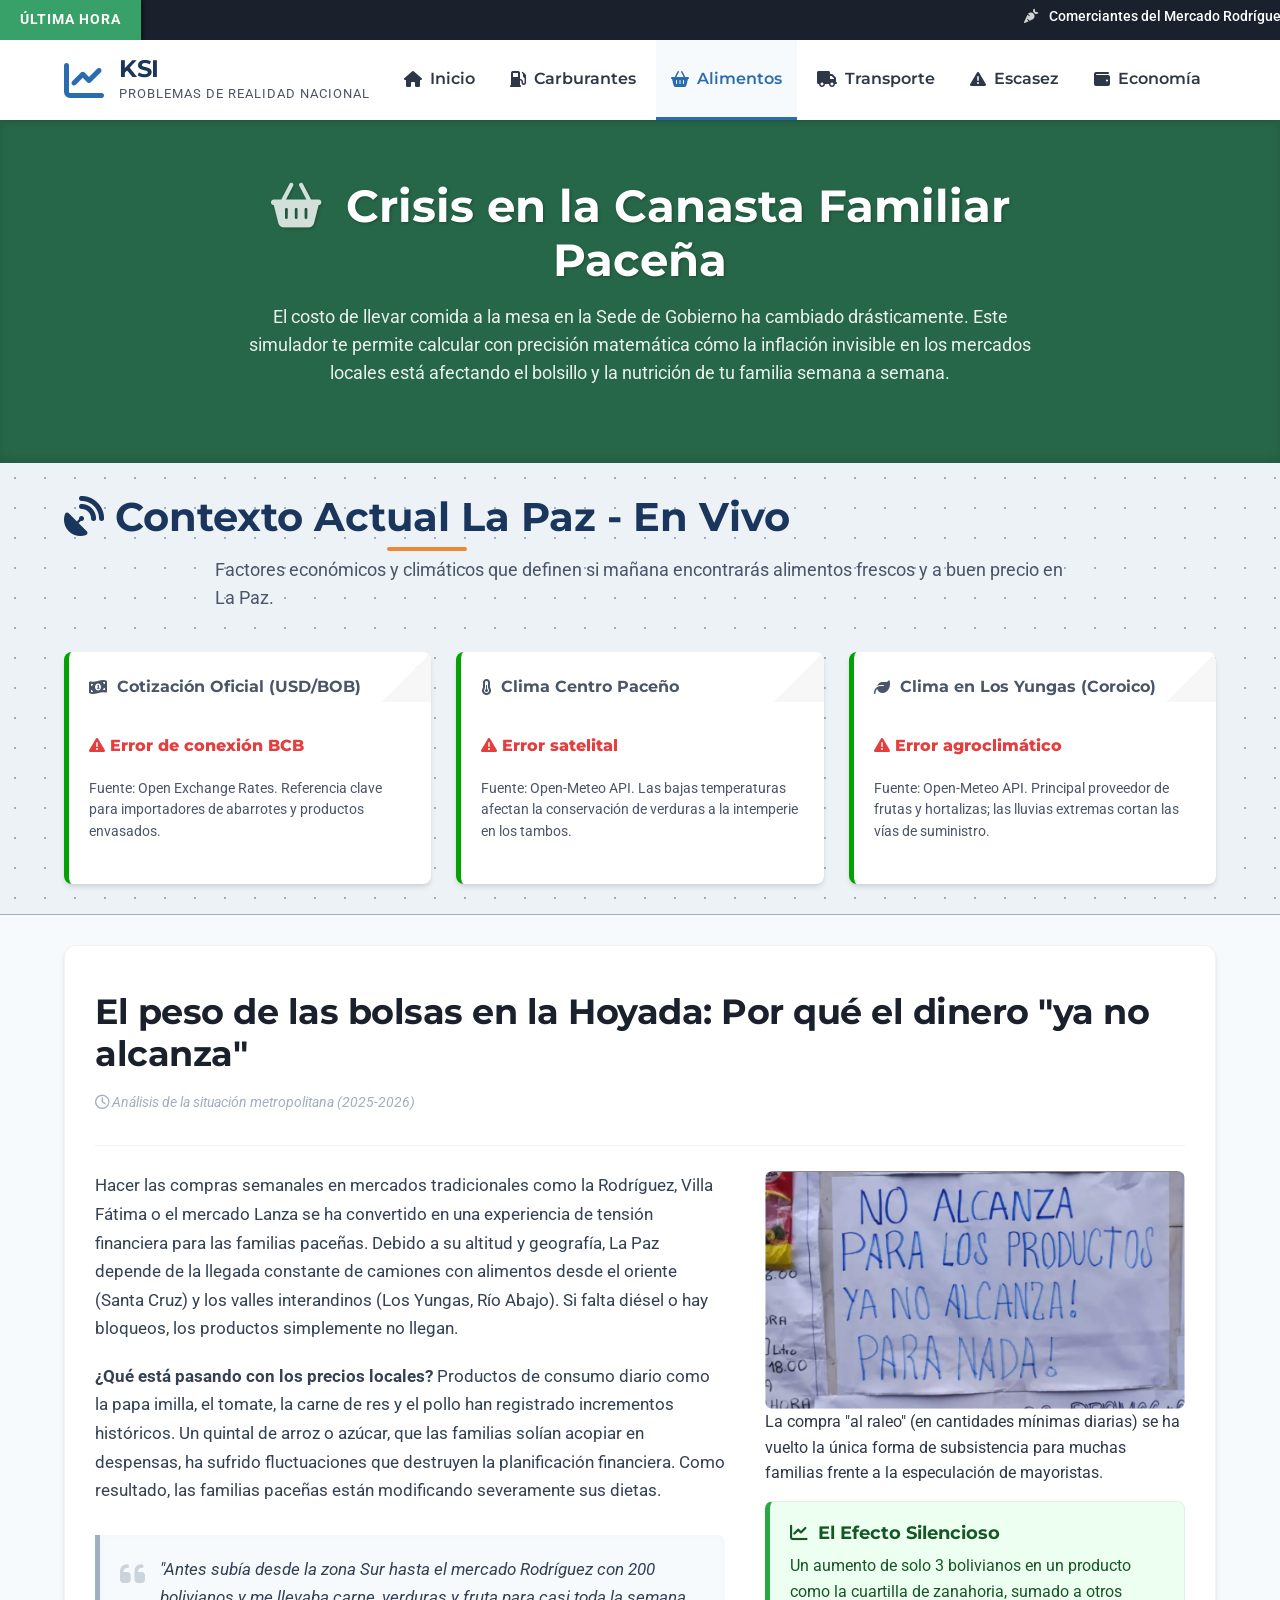
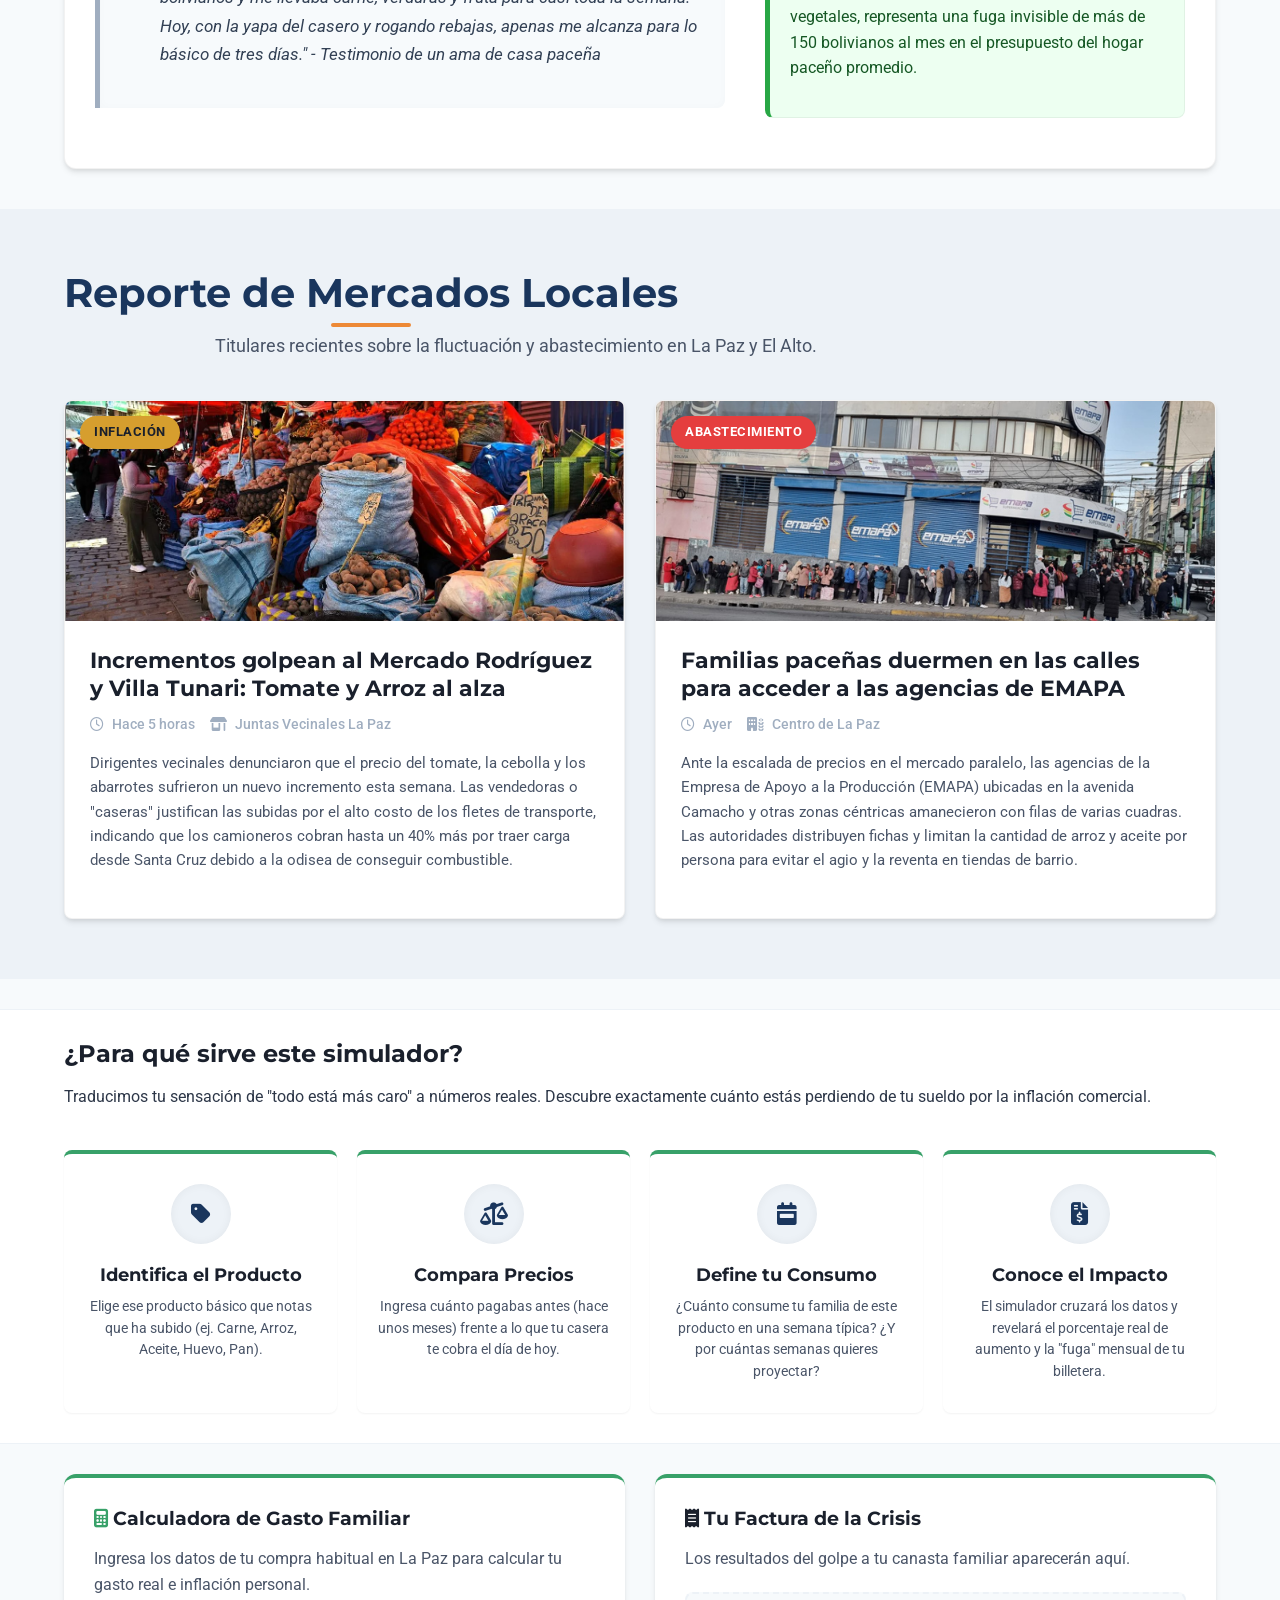
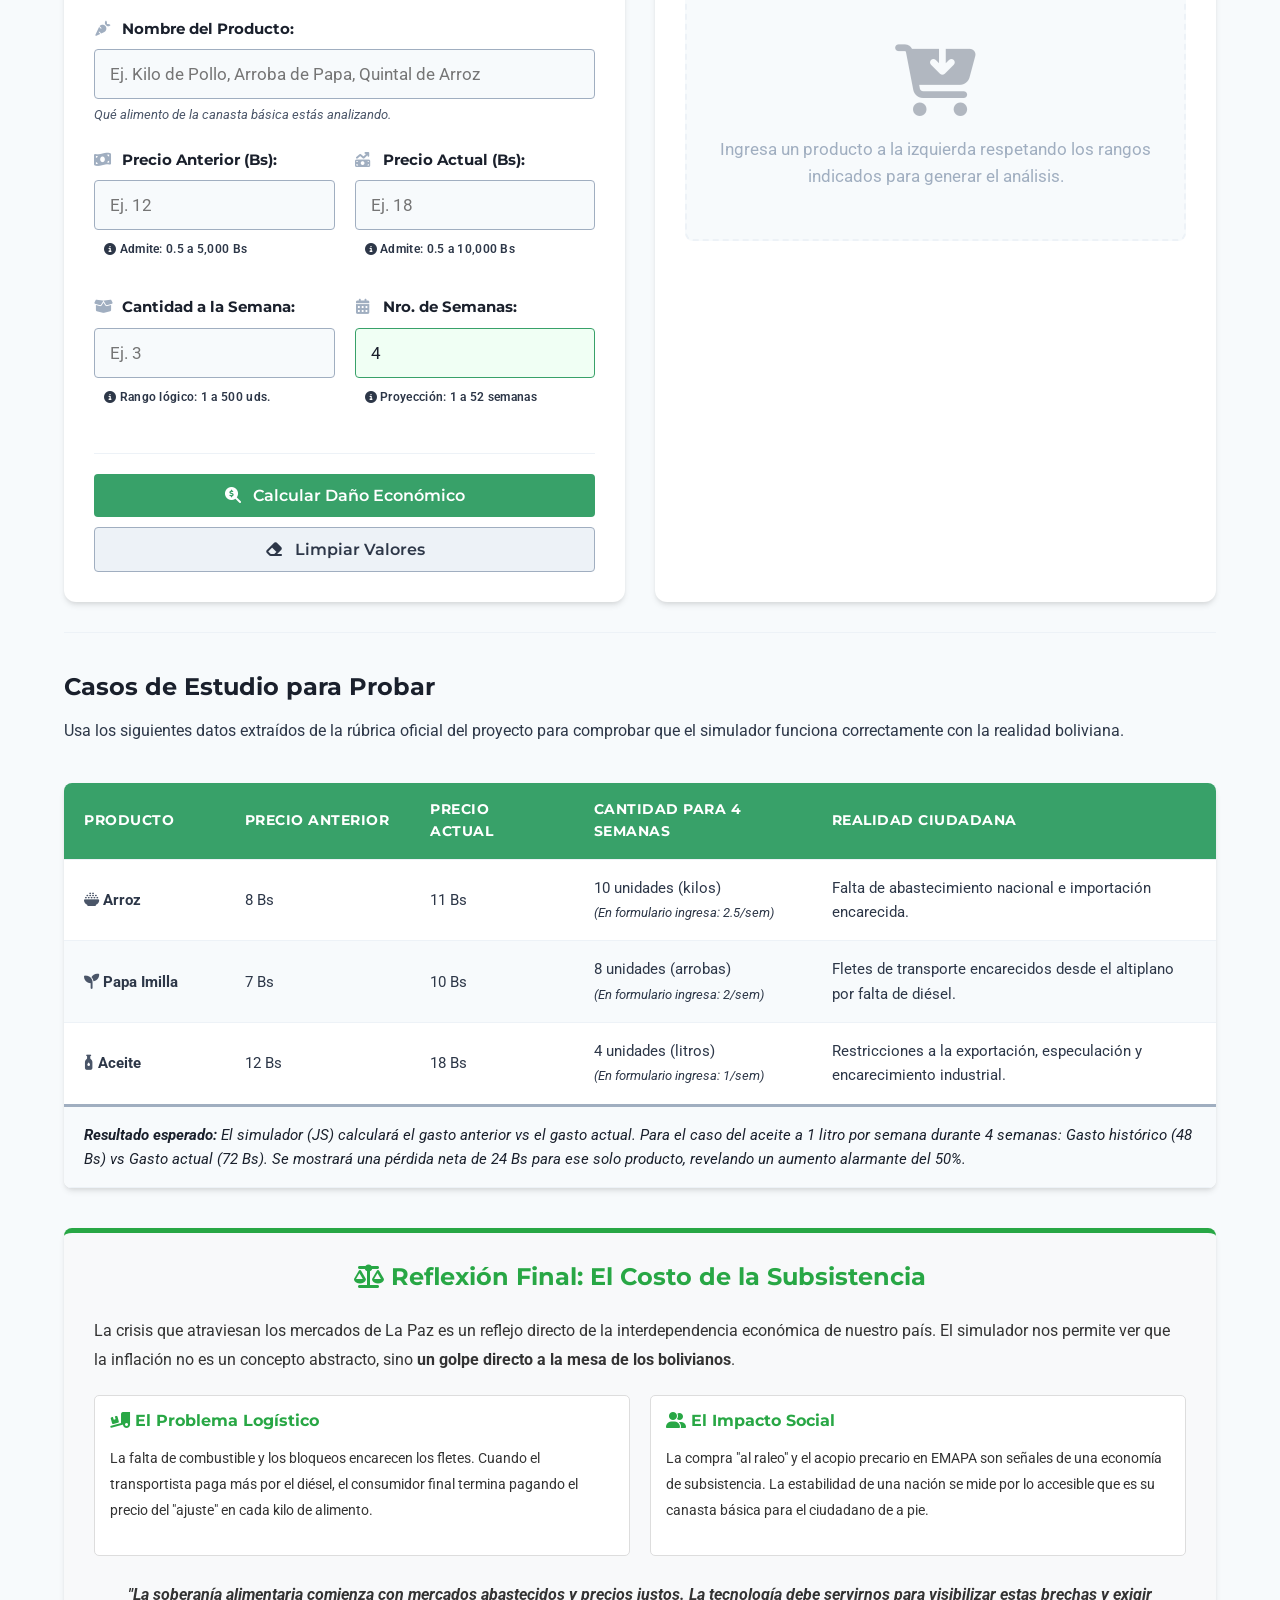
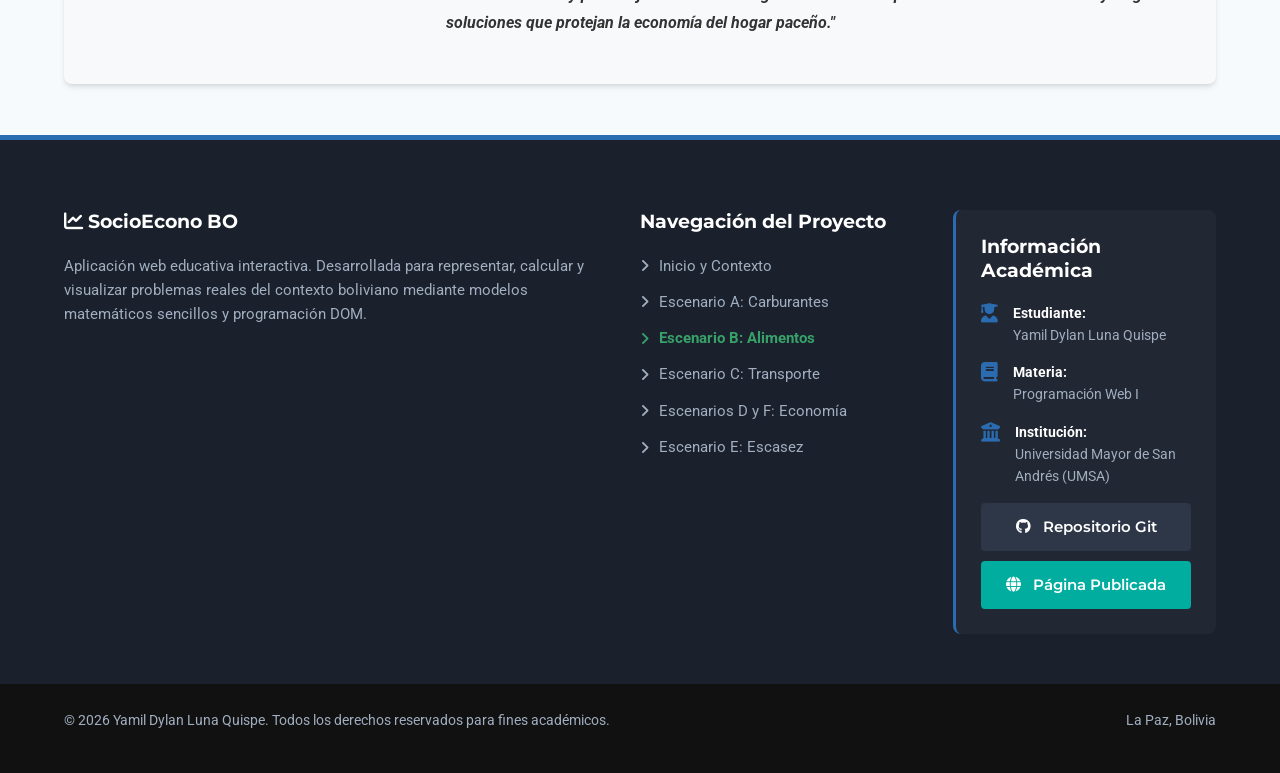
==== alimentos.html @ ad75c2e4 "CODIGO KSI" ====
<!DOCTYPE html>
<html lang="es">
<head>
    <meta charset="UTF-8">
    <meta name="viewport" content="width=device-width, initial-scale=1.0">
    <title>KatariSocioInforma BO | Monitor y Simulador de Crisis Bolivia</title>
    
    <link rel="preconnect" href="https://fonts.googleapis.com">
    <link rel="preconnect" href="https://fonts.gstatic.com" crossorigin>
    <link href="https://fonts.googleapis.com/css2?family=Montserrat:wght@400;600;700;800&family=Roboto:wght@300;400;500;700&display=swap" rel="stylesheet">
    
    <link rel="stylesheet" href="https://cdnjs.cloudflare.com/ajax/libs/font-awesome/6.4.0/css/all.min.css">
    <link rel="stylesheet" href="css/estilos.css">

</head>
<body class="bg-fondo-claro">

    <!-- BARRA DE NOTICIAS DE ÚLTIMA HORA (Enfocada en La Paz) -->
    <div class="ticker-noticias">
        <div class="ticker-titulo" style="background-color: var(--color-alimentos);">ÚLTIMA HORA</div>
        <div class="ticker-contenido">
            <marquee behavior="scroll" direction="left" scrollamount="6">
                <span class="ticker-item"><i class="fa-solid fa-carrot"></i> Comerciantes del Mercado Rodríguez advierten escasez de verduras por nevada en La Cumbre y falta de diésel.</span>
                <span class="ticker-item"><i class="fa-solid fa-arrow-trend-up"></i> Largas filas desde la madrugada en agencias de EMAPA de la Av. Camacho y la zona de San Pedro.</span>
                <span class="ticker-item"><i class="fa-solid fa-scale-balanced"></i> Intendencia Municipal de La Paz realiza operativos de control de peso y precio en carnicerías de Villa Fátima.</span>
                <span class="ticker-item"><i class="fa-solid fa-truck"></i> Camiones con frutas y hortalizas provenientes de los Yungas sufren retrasos por derrumbes en la carretera.</span>
            </marquee>
        </div>
    </div>

    <!-- CABECERA Y NAVEGACIÓN -->
    <header class="header-principal">
        <div class="contenedor header-grid">
            <div class="logo-container">
                <i class="fa-solid fa-chart-line logo-icon"></i>
                <div class="logo-text">
                    <h1>KSI</h1>
                    <span>Problemas de Realidad Nacional</span>
                </div>
            </div>
            
            <nav class="nav-principal">
                <button class="menu-toggle" id="menuToggle" aria-label="Abrir menú">
                    <i class="fa-solid fa-bars"></i>
                </button>
                <ul class="nav-lista" id="navLista">
                    <li><a href="index.html"><i class="fa-solid fa-house"></i> Inicio</a></li>
                    <li><a href="carburantes.html"><i class="fa-solid fa-gas-pump"></i> Carburantes</a></li>
                    <li><a href="alimentos.html" class="activo"><i class="fa-solid fa-basket-shopping"></i> Alimentos</a></li>
                    <li><a href="transporte.html"><i class="fa-solid fa-truck"></i> Transporte</a></li>
                    <li><a href="escasez.html"><i class="fa-solid fa-triangle-exclamation"></i> Escasez</a></li>
                    <li><a href="poder_adquisitivo.html"><i class="fa-solid fa-wallet"></i> Economía</a></li>
                </ul>
            </nav>
        </div>
    </header>

    <main>
        <!-- HERO INTERNO -->
        <section class="hero-interno bg-verde-oscuro text-blanco">
            <div class="contenedor hero-interno-flex">
                <div class="hero-interno-texto">
                    <h2><i class="fa-solid fa-basket-shopping"></i> Crisis en la Canasta Familiar Paceña</h2>
                    <p>El costo de llevar comida a la mesa en la Sede de Gobierno ha cambiado drásticamente. Este simulador te permite calcular con precisión matemática cómo la inflación invisible en los mercados locales está afectando el bolsillo y la nutrición de tu familia semana a semana.</p>
                </div>
            </div>
        </section>

        <!-- SECCIÓN DE APIS (DATOS EN TIEMPO REAL APLICADOS A ALIMENTOS EN LA PAZ) -->
        <section class="api-section bg-gris-claro py-30">
            <div class="contenedor">
                <div class="section-header">
                    <h2 class="titulo-seccion text-verde"><i class="fa-solid fa-satellite-dish"></i> Contexto Actual La Paz - En Vivo</h2>
                    <p class="subtitulo-seccion">Factores económicos y climáticos que definen si mañana encontrarás alimentos frescos y a buen precio en La Paz.</p>
                </div>
                
                <div class="api-dashboard">
                    <!-- API 1: Tipo de Cambio (Afecta alimentos importados y contrabando) -->
                    <div class="api-card" style="border-left-color: rgb(3, 161, 3)">
                        <h4><i class="fa-solid fa-money-bill-1-wave"></i> Cotización Oficial (USD/BOB)</h4>
                        <div id="api-divisa" class="api-data">
                            <span class="api-loading"><i class="fa-solid fa-spinner fa-spin"></i> Consultando BCB/Mercado...</span>
                        </div>
                        <p class="text-small text-muted mt-10">Fuente: Open Exchange Rates. Referencia clave para importadores de abarrotes y productos envasados.</p>
                    </div>

                    <!-- API 2: Clima en La Cumbre / La Paz (Ruta de acceso) -->
                    <div class="api-card" style="border-left-color: rgb(3, 161, 3)">
                        <h4><i class="fa-solid fa-temperature-half"></i> Clima Centro Paceño</h4>
                        <div id="api-clima-lapaz" class="api-data">
                            <span class="api-loading"><i class="fa-solid fa-spinner fa-spin"></i> Conectando con SENAMHI...</span>
                        </div>
                        <p class="text-small text-muted mt-10">Fuente: Open-Meteo API. Las bajas temperaturas afectan la conservación de verduras a la intemperie en los tambos.</p>
                    </div>

                    <!-- API 3: Clima en Los Yungas / Coroico (Despensa agrícola de La Paz) -->
                    <div class="api-card" style="border-left-color: rgb(3, 161, 3)">
                        <h4><i class="fa-solid fa-leaf"></i> Clima en Los Yungas (Coroico)</h4>
                        <div id="api-yungas" class="api-data">
                            <span class="api-loading"><i class="fa-solid fa-spinner fa-spin"></i> Consultando zonas agrícolas...</span>
                        </div>
                        <p class="text-small text-muted mt-10">Fuente: Open-Meteo API. Principal proveedor de frutas y hortalizas; las lluvias extremas cortan las vías de suministro.</p>
                    </div>
                </div>
            </div>
        </section>

        <!-- CONTEXTO DEL PROBLEMA -->
        <section class="contexto-problema contenedor mt-30">
            <article class="articulo-detallado card-sombra p-30 bg-blanco border-top-verde">
                <div class="articulo-header">
                    <h3>El peso de las bolsas en la Hoyada: Por qué el dinero "ya no alcanza"</h3>
                    <p class="fecha-articulo"><i class="fa-regular fa-clock"></i> Análisis de la situación metropolitana (2025-2026)</p>
                </div>
                
                <div class="articulo-cuerpo grid-2-columnas">
                    <div class="texto-principal">
                        <p>Hacer las compras semanales en mercados tradicionales como la Rodríguez, Villa Fátima o el mercado Lanza se ha convertido en una experiencia de tensión financiera para las familias paceñas. Debido a su altitud y geografía, La Paz depende de la llegada constante de camiones con alimentos desde el oriente (Santa Cruz) y los valles interandinos (Los Yungas, Río Abajo). Si falta diésel o hay bloqueos, los productos simplemente no llegan.</p>
                        
                        <p><strong>¿Qué está pasando con los precios locales?</strong> Productos de consumo diario como la papa imilla, el tomate, la carne de res y el pollo han registrado incrementos históricos. Un quintal de arroz o azúcar, que las familias solían acopiar en despensas, ha sufrido fluctuaciones que destruyen la planificación financiera. Como resultado, las familias paceñas están modificando severamente sus dietas.</p>
                        
                        <div class="cita-destacada bg-verde-claro">
                            <i class="fa-solid fa-quote-left text-verde"></i>
                            <p>"Antes subía desde la zona Sur hasta el mercado Rodríguez con 200 bolivianos y me llevaba carne, verduras y fruta para casi toda la semana. Hoy, con la yapa del casero y rogando rebajas, apenas me alcanza para lo básico de tres días." - <em>Testimonio de un ama de casa paceña</em></p>
                        </div>
                    </div>
                    
                    <div class="imagen-lateral">
                        <figure>
                            <img src="img/sindinero (1).png" alt="Persona comprando verduras en un mercado local" class="img-responsive img-rounded sombra-ligera">
                            <figcaption>La compra "al raleo" (en cantidades mínimas diarias) se ha vuelto la única forma de subsistencia para muchas familias frente a la especulación de mayoristas.</figcaption>
                        </figure>
                        
                        <div class="info-box mt-15" style="background-color: #edfff1; border-left: 5px solid #28a745;">
                            <h4 style="color: #155724;"><i class="fa-solid fa-chart-line"></i> El Efecto Silencioso</h4>
                            <p style="color: #155724;">Un aumento de solo 3 bolivianos en un producto como la cuartilla de zanahoria, sumado a otros vegetales, representa una fuga invisible de más de 150 bolivianos al mes en el presupuesto del hogar paceño promedio.</p>
                        </div>
                    </div>
                </div>
            </article>
        </section>

        <!-- SECCIÓN DE NOTICIAS RELACIONADAS A LA PAZ -->
        <section id="noticias" class="noticias-section bg-claro mt-40">
            <div class="contenedor">
                <div class="section-header center-text">
                    <h2 class="titulo-seccion text-verde">Reporte de Mercados Locales</h2>
                    <p class="subtitulo-seccion">Titulares recientes sobre la fluctuación y abastecimiento en La Paz y El Alto.</p>
                </div>

                <div class="grid-noticias-extendido">
                    <article class="card-noticia-larga">
                        <figure class="card-img-larga">
                            <img src="img/dinero_alimentos.png" alt="Mercados y alimentos">
                            <span class="badge-categoria categoria-alerta">Inflación</span>
                        </figure>
                        <div class="card-body-largo">
                            <h3>Incrementos golpean al Mercado Rodríguez y Villa Tunari: Tomate y Arroz al alza</h3>
                            <div class="meta-noticia">
                                <span><i class="fa-regular fa-clock"></i> Hace 5 horas</span>
                                <span><i class="fa-solid fa-shop"></i> Juntas Vecinales La Paz</span>
                            </div>
                            <p>Dirigentes vecinales denunciaron que el precio del tomate, la cebolla y los abarrotes sufrieron un nuevo incremento esta semana. Las vendedoras o "caseras" justifican las subidas por el alto costo de los fletes de transporte, indicando que los camioneros cobran hasta un 40% más por traer carga desde Santa Cruz debido a la odisea de conseguir combustible.</p>
                        </div>
                    </article>

                    <article class="card-noticia-larga">
                        <figure class="card-img-larga">
                            <img src="img/filas_emapa.jpg" alt="Supermercado filas">
                            <span class="badge-categoria categoria-peligro">Abastecimiento</span>
                        </figure>
                        <div class="card-body-largo">
                            <h3>Familias paceñas duermen en las calles para acceder a las agencias de EMAPA</h3>
                            <div class="meta-noticia">
                                <span><i class="fa-regular fa-clock"></i> Ayer</span>
                                <span><i class="fa-solid fa-building-wheat"></i> Centro de La Paz</span>
                            </div>
                            <p>Ante la escalada de precios en el mercado paralelo, las agencias de la Empresa de Apoyo a la Producción (EMAPA) ubicadas en la avenida Camacho y otras zonas céntricas amanecieron con filas de varias cuadras. Las autoridades distribuyen fichas y limitan la cantidad de arroz y aceite por persona para evitar el agio y la reventa en tiendas de barrio.</p>
                        </div>
                    </article>
                </div>
            </div>
        </section>

        <!-- INSTRUCCIONES DEL SIMULADOR -->
        <section class="instrucciones-simulador bg-blanco py-30 mt-30">
            <div class="contenedor">
                <div class="section-header center-text">
                    <h2>¿Para qué sirve este simulador?</h2>
                    <p>Traducimos tu sensación de "todo está más caro" a números reales. Descubre exactamente cuánto estás perdiendo de tu sueldo por la inflación comercial.</p>
                </div>
                
                <div class="grid-instrucciones">
                    <div class="instruccion-paso card-simple border-top-verde">
                        <div class="paso-icono bg-verde text-blanco"><i class="fa-solid fa-tag"></i></div>
                        <h4>Identifica el Producto</h4>
                        <p>Elige ese producto básico que notas que ha subido (ej. Carne, Arroz, Aceite, Huevo, Pan).</p>
                    </div>
                    <div class="instruccion-paso card-simple border-top-verde">
                        <div class="paso-icono bg-verde text-blanco"><i class="fa-solid fa-scale-unbalanced"></i></div>
                        <h4>Compara Precios</h4>
                        <p>Ingresa cuánto pagabas antes (hace unos meses) frente a lo que tu casera te cobra el día de hoy.</p>
                    </div>
                    <div class="instruccion-paso card-simple border-top-verde">
                        <div class="paso-icono bg-verde text-blanco"><i class="fa-solid fa-calendar-week"></i></div>
                        <h4>Define tu Consumo</h4>
                        <p>¿Cuánto consume tu familia de este producto en una semana típica? ¿Y por cuántas semanas quieres proyectar?</p>
                    </div>
                    <div class="instruccion-paso card-simple border-top-verde">
                        <div class="paso-icono bg-verde text-blanco"><i class="fa-solid fa-file-invoice-dollar"></i></div>
                        <h4>Conoce el Impacto</h4>
                        <p>El simulador cruzará los datos y revelará el porcentaje real de aumento y la "fuga" mensual de tu billetera.</p>
                    </div>
                </div>
            </div>
        </section>

        <!-- ÁREA DEL SIMULADOR (CON RANGOS) -->
        <section class="simulador-app contenedor mt-30 mb-30" id="simulador-area">
            <div class="grid-simulador">
                
                <div class="panel-formulario card-sombra bg-blanco p-30 border-top-verde">
                    <h3><i class="fa-solid fa-calculator text-verde"></i> Calculadora de Gasto Familiar</h3>
                    <p class="mb-20 text-muted">Ingresa los datos de tu compra habitual en La Paz para calcular tu gasto real e inflación personal.</p>
                    
                    <form id="formAlimentos" class="formulario-estilizado">
                        
                        <div class="form-grupo">
                            <label for="nombreProducto"><i class="fa-solid fa-carrot"></i> Nombre del Producto:</label>
                            <input type="text" id="nombreProducto" placeholder="Ej. Kilo de Pollo, Arroba de Papa, Quintal de Arroz" required>
                            <span class="ayuda-input">Qué alimento de la canasta básica estás analizando.</span>
                        </div>

                        <div class="grid-2-columnas-form">
                            <div class="form-grupo">
                                <label for="precioInicial"><i class="fa-solid fa-money-bill-wave"></i> Precio Anterior (Bs):</label>
                                <input type="number" id="precioInicial" step="0.10" min="0.5" max="5000" placeholder="Ej. 12" required>
                                <span class="rango-indicador"><i class="fa-solid fa-circle-info"></i> Admite: 0.5 a 5,000 Bs</span>
                            </div>
                            
                            <div class="form-grupo">
                                <label for="precioActual"><i class="fa-solid fa-money-bill-trend-up text-rojo"></i> Precio Actual (Bs):</label>
                                <input type="number" id="precioActual" step="0.10" min="0.5" max="10000" placeholder="Ej. 18" required>
                                <span class="rango-indicador"><i class="fa-solid fa-circle-info"></i> Admite: 0.5 a 10,000 Bs</span>
                            </div>
                        </div>
                        
                        <div class="grid-2-columnas-form mt-10">
                            <div class="form-grupo">
                                <label for="cantidadSemanal"><i class="fa-solid fa-box-open"></i> Cantidad a la Semana:</label>
                                <input type="number" id="cantidadSemanal" min="1" max="500" placeholder="Ej. 3" required>
                                <span class="rango-indicador"><i class="fa-solid fa-circle-info"></i> Rango lógico: 1 a 500 uds.</span>
                            </div>
                            
                            <div class="form-grupo">
                                <label for="numeroSemanas"><i class="fa-solid fa-calendar-days"></i> Nro. de Semanas:</label>
                                <input type="number" id="numeroSemanas" min="1" max="52" placeholder="Ej. 4 (Un mes)" value="4" required>
                                <span class="rango-indicador"><i class="fa-solid fa-circle-info"></i> Proyección: 1 a 52 semanas</span>
                            </div>
                        </div>

                        <div class="form-acciones mt-20">
                            <button type="submit" class="btn btn-verde btn-block" id="btnCalcularAlimentos">
                                <i class="fa-solid fa-magnifying-glass-dollar"></i> Calcular Daño Económico
                            </button>
                            <button type="reset" class="btn btn-secundario btn-block mt-10" id="btnLimpiarAlimentos">
                                <i class="fa-solid fa-eraser"></i> Limpiar Valores
                            </button>
                        </div>
                    </form>
                </div>

                <div class="panel-resultados card-sombra bg-blanco p-30 border-top-verde">
                    <h3><i class="fa-solid fa-receipt"></i> Tu Factura de la Crisis</h3>
                    <p class="mb-20 text-muted">Los resultados del golpe a tu canasta familiar aparecerán aquí.</p>
                    
                    <div id="areaResultadosAlimentos" class="contenedor-resultados vacio">
                        <div class="estado-vacio">
                            <i class="fa-solid fa-cart-arrow-down icono-gigante text-muted"></i>
                            <p>Ingresa un producto a la izquierda respetando los rangos indicados para generar el análisis.</p>
                        </div>
                    </div>
                    
                    <div class="conclusiones-box mt-20" id="conclusionesAlimentos" style="display: none;">
                        <h4><i class="fa-solid fa-bullhorn text-verde"></i> Análisis Financiero</h4>
                        <p id="textoConclusionAlimentos"></p>
                    </div>
                </div>

            </div>
        </section>

        <!-- CASOS DE ESTUDIO -->
        <section class="casos-estudio contenedor mt-30 mb-40">
            <div class="section-header">
                <h2>Casos de Estudio para Probar</h2>
                <p>Usa los siguientes datos extraídos de la rúbrica oficial del proyecto para comprobar que el simulador funciona correctamente con la realidad boliviana.</p>
            </div>
            
            <div class="tabla-responsive card-sombra">
                <table class="tabla-datos tabla-verde">
                    <thead>
                        <tr>
                            <th>Producto</th>
                            <th>Precio Anterior</th>
                            <th>Precio Actual</th>
                            <th>Cantidad para 4 Semanas</th>
                            <th>Realidad Ciudadana</th>
                        </tr>
                    </thead>
                    <tbody>
                        <tr>
                            <td><strong><i class="fa-solid fa-bowl-rice text-muted"></i> Arroz</strong></td>
                            <td>8 Bs</td>
                            <td>11 Bs</td>
                            <td>10 unidades (kilos) <br><small><i>(En formulario ingresa: 2.5/sem)</i></small></td>
                            <td>Falta de abastecimiento nacional e importación encarecida.</td>
                        </tr>
                        <tr>
                            <td><strong><i class="fa-solid fa-seedling text-muted"></i> Papa Imilla</strong></td>
                            <td>7 Bs</td>
                            <td>10 Bs</td>
                            <td>8 unidades (arrobas) <br><small><i>(En formulario ingresa: 2/sem)</i></small></td>
                            <td>Fletes de transporte encarecidos desde el altiplano por falta de diésel.</td>
                        </tr>
                        <tr>
                            <td><strong><i class="fa-solid fa-bottle-droplet text-muted"></i> Aceite</strong></td>
                            <td>12 Bs</td>
                            <td>18 Bs</td>
                            <td>4 unidades (litros) <br><small><i>(En formulario ingresa: 1/sem)</i></small></td>
                            <td>Restricciones a la exportación, especulación y encarecimiento industrial.</td>
                        </tr>
                    </tbody>
                    <tfoot>
                        <tr>
                            <td colspan="5">
                                <strong>Resultado esperado:</strong> El simulador (JS) calculará el gasto anterior vs el gasto actual. Para el caso del aceite a 1 litro por semana durante 4 semanas: Gasto histórico (48 Bs) vs Gasto actual (72 Bs). Se mostrará una pérdida neta de 24 Bs para ese solo producto, revelando un aumento alarmante del 50%.
                            </td>
                        </tr>
                    </tfoot>
                </table>
            </div>
        </section>
        <!-- CONCLUSIÓN INTEGRAL: CANASTA FAMILIAR -->
        <section class="contenedor mt-50 mb-50">
            <div class="card-sombra p-30" style="background-color: #f8f9fa; border-top: 5px solid #28a745; border-radius: 8px;">
                <h2 style="color: #28a745; text-align: center;"><i class="fa-solid fa-balance-scale"></i> Reflexión Final: El Costo de la Subsistencia</h2>
                <div style="margin-top: 25px; line-height: 1.8; color: #333;">
                    <p>
                        La crisis que atraviesan los mercados de La Paz es un reflejo directo de la interdependencia económica de nuestro país. El simulador nos permite ver que la inflación no es un concepto abstracto, sino <strong>un golpe directo a la mesa de los bolivianos</strong>.
                    </p>
                    <div style="display: grid; grid-template-columns: 1fr 1fr; gap: 20px; margin-top: 20px;">
                        <div style="background: white; padding: 15px; border-radius: 5px; border: 1px solid #ddd;">
                            <h4 style="color: #28a745;"><i class="fa-solid fa-truck-loading"></i> El Problema Logístico</h4>
                            <p style="font-size: 0.9em;">La falta de combustible y los bloqueos encarecen los fletes. Cuando el transportista paga más por el diésel, el consumidor final termina pagando el precio del "ajuste" en cada kilo de alimento.</p>
                        </div>
                        <div style="background: white; padding: 15px; border-radius: 5px; border: 1px solid #ddd;">
                            <h4 style="color: #28a745;"><i class="fa-solid fa-user-friends"></i> El Impacto Social</h4>
                            <p style="font-size: 0.9em;">La compra "al raleo" y el acopio precario en EMAPA son señales de una economía de subsistencia. La estabilidad de una nación se mide por lo accesible que es su canasta básica para el ciudadano de a pie.</p>
                        </div>
                    </div>
                    <p style="margin-top: 25px; text-align: center; font-weight: bold; font-style: italic;">
                        "La soberanía alimentaria comienza con mercados abastecidos y precios justos. La tecnología debe servirnos para visibilizar estas brechas y exigir soluciones que protejan la economía del hogar paceño."
                    </p>
                </div>
            </div>
        </section>
    </main>
    <br>
    <br>

    <!-- FOOTER AMPLIADO -->
    <footer class="footer-principal">
        <div class="contenedor footer-grid">
            <div class="footer-columna">
                <div class="logo-text">
                    <h3><i class="fa-solid fa-chart-line"></i> SocioEcono BO</h3>
                </div>
                <p>Aplicación web educativa interactiva. Desarrollada para representar, calcular y visualizar problemas reales del contexto boliviano mediante modelos matemáticos sencillos y programación DOM.</p>
            </div>
            
            <div class="footer-columna">
                <h4>Navegación del Proyecto</h4>
                <ul class="footer-links">
                    <li><a href="index.html"><i class="fa-solid fa-angle-right"></i> Inicio y Contexto</a></li>
                    <li><a href="carburantes.html"><i class="fa-solid fa-angle-right"></i> Escenario A: Carburantes</a></li>
                    <li><a href="alimentos.html" style="color: var(--color-alimentos); font-weight: bold;"><i class="fa-solid fa-angle-right"></i> Escenario B: Alimentos</a></li>
                    <li><a href="transporte.html"><i class="fa-solid fa-angle-right"></i> Escenario C: Transporte</a></li>
                    <li><a href="poder_adquisitivo.html"><i class="fa-solid fa-angle-right"></i> Escenarios D y F: Economía</a></li>
                    <li><a href="escasez.html"><i class="fa-solid fa-angle-right"></i> Escenario E: Escasez</a></li>
                </ul>
            </div>
            
            <div class="footer-columna caja-creditos">
                <h4>Información Académica</h4>
                <div class="credito-item">
                    <i class="fa-solid fa-user-graduate"></i>
                    <div>
                        <strong>Estudiante:</strong>
                        <p>Yamil Dylan Luna Quispe</p>
                    </div>
                </div>
                <div class="credito-item">
                    <i class="fa-solid fa-book"></i>
                    <div>
                        <strong>Materia:</strong>
                        <p>Programación Web I</p>
                    </div>
                </div>
                <div class="credito-item">
                    <i class="fa-solid fa-building-columns"></i>
                    <div>
                        <strong>Institución:</strong>
                        <p>Universidad Mayor de San Andrés (UMSA)</p>
                    </div>
                </div>
                
                <div class="botones-repo mt-15">
                    <a href="https://github.com/tu-usuario/proyecto-web-crisis" target="_blank" class="btn btn-github"><i class="fa-brands fa-github"></i> Repositorio Git</a>
                    <a href="#" class="btn btn-netlify"><i class="fa-solid fa-globe"></i> Página Publicada</a>
                </div>
            </div>
        </div>
        
        <div class="footer-bottom">
            <div class="contenedor flex-between">
                <p>&copy; 2026 Yamil Dylan Luna Quispe. Todos los derechos reservados para fines académicos.</p>
                <p>La Paz, Bolivia</p>
            </div>
        </div>
    </footer>

   
    <!-- Enlace al JS Principal con la lógica matemática del formulario -->
    <script src="js/script.js"></script>
</body>
</html>
---- css/estilos.css ----
/* ==========================================================================
   1. VARIABLES GLOBALES (Design System)
   ========================================================================== */
:root {
    --color-primario: #1a365d;        
    --color-secundario: #2b6cb0;     
    --color-acento: #ed8936;          
    
    --color-carburantes: #2b6cb0;    
    --color-carburantes-claro: #ebf8ff;
    --color-alimentos: #38a169;       
    --color-alimentos-claro: #f0fff4;
    --color-transporte: #dd6b20;      
    --color-transporte-claro: #fffaf0;
    --color-escasez: #805ad5;         
    --color-escasez-claro: #faf5ff;
    --color-economia: #e53e3e;        
    --color-economia-claro: #fff5f5;

    --color-exito: #38a169;
    --color-peligro: #e53e3e;
    --color-alerta: #d69e2e;
    --color-info: #3182ce;
    
    --color-fondo: #f7fafc;
    --color-blanco: #ffffff;
    --color-gris-claro: #edf2f7;
    --color-gris-medio: #a0aec0;
    --color-gris-oscuro: #4a5568;
    --color-texto: #2d3748;
    --color-negro: #1a202c;

    --fuente-principal: 'Roboto', sans-serif;
    --fuente-titulos: 'Montserrat', sans-serif;
    
    --sombra-sm: 0 1px 2px 0 rgba(0, 0, 0, 0.05);
    --sombra-md: 0 4px 6px -1px rgba(0, 0, 0, 0.1), 0 2px 4px -1px rgba(0, 0, 0, 0.06);
    --sombra-lg: 0 10px 15px -3px rgba(0, 0, 0, 0.1), 0 4px 6px -2px rgba(0, 0, 0, 0.05);
    --sombra-xl: 0 20px 25px -5px rgba(0, 0, 0, 0.1), 0 10px 10px -5px rgba(0, 0, 0, 0.04);
    
    --borde-radius-sm: 4px;
    --borde-radius-md: 8px;
    --borde-radius-lg: 12px;
    --borde-radius-xl: 20px;

    --transicion-rapida: all 0.2s ease;
    --transicion-suave: all 0.3s ease-in-out;
}

/* ==========================================================================
   2. RESET Y TIPOGRAFÍA BASE
   ========================================================================== */
*, *::before, *::after {
    margin: 0;
    padding: 0;
    box-sizing: border-box;
}

html {
    scroll-behavior: smooth;
    font-size: 16px;
}

body {
    font-family: var(--fuente-principal);
    color: var(--color-texto);
    background-color: var(--color-fondo);
    line-height: 1.6;
    overflow-x: hidden;
    -webkit-font-smoothing: antialiased;
    -moz-osx-font-smoothing: grayscale;
}

::selection {
    background-color: var(--color-secundario);
    color: var(--color-blanco);
}

h1, h2, h3, h4, h5, h6 {
    font-family: var(--fuente-titulos);
    color: var(--color-negro);
    font-weight: 700;
    line-height: 1.2;
    margin-bottom: 1rem;
}

p {
    margin-bottom: 1rem;
}

a {
    text-decoration: none;
    color: var(--color-secundario);
    transition: var(--transicion-rapida);
}

a:hover {
    color: var(--color-primario);
}

ul {
    list-style: none;
}

img {
    max-width: 100%;
    height: auto;
    display: block;
}

code {
    font-family: Consolas, Monaco, 'Andale Mono', monospace;
    background-color: var(--color-gris-claro);
    padding: 2px 6px;
    border-radius: 4px;
    color: var(--color-primario);
    font-size: 0.9em;
}

/* ==========================================================================
   3. UTILIDADES (Helpers)
   ========================================================================== */
.contenedor {
    width: 90%;
    max-width: 1200px;
    margin: 0 auto;
}

/* Alineación y Texto */
.text-center { text-align: center; }
.text-right { text-align: right; }
.text-left { text-align: left; }
.text-blanco { color: var(--color-blanco); }
.text-muted { color: var(--color-gris-oscuro); }
.text-small { font-size: 0.85rem; }
.font-bold { font-weight: 700; }
.text-tachado { text-decoration: line-through; }

/* Espaciados (Margins & Paddings) */
.mt-5 { margin-top: 5px; }
.mt-10 { margin-top: 10px; }
.mt-15 { margin-top: 15px; }
.mt-20 { margin-top: 20px; }
.mt-30 { margin-top: 30px; }
.mt-40 { margin-top: 40px; }
.mb-5 { margin-bottom: 5px; }
.mb-10 { margin-bottom: 10px; }
.mb-15 { margin-bottom: 15px; }
.mb-20 { margin-bottom: 20px; }
.mb-30 { margin-bottom: 30px; }
.mb-40 { margin-bottom: 40px; }
.p-10 { padding: 10px; }
.p-15 { padding: 15px; }
.p-20 { padding: 20px; }
.p-30 { padding: 30px; }
.py-30 { padding: 30px 0; }

/* Colores de Fondo */
.bg-blanco { background-color: var(--color-blanco); }
.bg-claro { background-color: var(--color-gris-claro); }
.bg-oscuro { background-color: var(--color-negro); }
.bg-primario { background-color: var(--color-primario); }

/* Colores Temáticos (Texto) */
.text-azul { color: var(--color-carburantes); }
.text-verde { color: var(--color-alimentos); }
.text-naranja { color: var(--color-transporte); }
.text-morado { color: var(--color-escasez); }
.text-rojo { color: var(--color-economia); }

/* Colores Temáticos (Fondos Claros) */
.bg-azul-claro { background-color: var(--color-carburantes-claro); }
.bg-verde-claro { background-color: var(--color-alimentos-claro); }
.bg-naranja-claro { background-color: var(--color-transporte-claro); }
.bg-morado-claro { background-color: var(--color-escasez-claro); }
.bg-rojo-claro { background-color: var(--color-economia-claro); }

/* Colores Temáticos (Fondos Sólidos) */
.bg-azul { background-color: var(--color-carburantes); }
.bg-verde { background-color: var(--color-alimentos); }
.bg-naranja { background-color: var(--color-transporte); }
.bg-morado { background-color: var(--color-escasez); }
.bg-rojo { background-color: var(--color-economia); }

/* Colores Temáticos (Fondos Oscuros para Hero) */
.bg-azul-oscuro { background-color: #1a365d; }
.bg-verde-oscuro { background-color: #276749; }
.bg-naranja-oscuro { background-color: #c05621; }
.bg-morado-oscuro { background-color: #553c9a; }
.bg-rojo-oscuro { background-color: #9b2c2c; }

/* Estados Semánticos */
.bg-peligro-claro { background-color: #fed7d7; }
.bg-alerta-claro { background-color: #fefcbf; }
.bg-info-claro { background-color: #ebf8ff; }

/* Bordes y Sombras */
.border-radius { border-radius: var(--borde-radius-md); }
.card-sombra { 
    box-shadow: var(--sombra-md); 
    border-radius: var(--borde-radius-lg); 
}
.shadow-sm { box-shadow: var(--sombra-sm); }
.shadow-md { box-shadow: var(--sombra-md); }
.shadow-lg { box-shadow: var(--sombra-lg); }

.border-top-azul { border-top: 4px solid var(--color-carburantes); }
.border-top-verde { border-top: 4px solid var(--color-alimentos); }
.border-top-naranja { border-top: 4px solid var(--color-transporte); }
.border-top-morado { border-top: 4px solid var(--color-escasez); }
.border-top-rojo { border-top: 4px solid var(--color-economia); }
.border-top-dash { border-top: 1px dashed rgba(0,0,0,0.2); }

.img-responsive { width: 100%; height: auto; display: block; }
.img-rounded { border-radius: var(--borde-radius-md); }
.w-100 { width: 100%; }
.d-block { display: block; }
.d-inline-block { display: inline-block; }

/* ==========================================================================
   4. BOTONES E INTERACCIONES
   ========================================================================== */
.btn {
    display: inline-block;
    padding: 12px 24px;
    font-family: var(--fuente-titulos);
    font-weight: 600;
    text-align: center;
    border-radius: var(--borde-radius-sm);
    cursor: pointer;
    border: none;
    transition: var(--transicion-suave);
    font-size: 1rem;
    text-decoration: none;
}

.btn i { margin-right: 8px; }
.btn-block { display: block; width: 100%; }
.btn-lg { padding: 15px 30px; font-size: 1.1rem; }
.btn-pequeno, .btn-secundario-pequeno { padding: 8px 16px; font-size: 0.9rem; }

.btn-primario {
    background-color: var(--color-primario);
    color: var(--color-blanco);
}
.btn-primario:hover {
    background-color: var(--color-secundario);
    box-shadow: var(--sombra-md);
    transform: translateY(-2px);
    color: var(--color-blanco);
}

.btn-secundario {
    background-color: var(--color-gris-claro);
    color: var(--color-texto);
    border: 1px solid var(--color-gris-medio);
}
.btn-secundario:hover {
    background-color: var(--color-gris-medio);
    color: var(--color-blanco);
}

/* Botones Sólidos Temáticos */
.btn-azul { background-color: var(--color-carburantes); color: white; }
.btn-azul:hover { background-color: #1a365d; transform: translateY(-2px); color: white; }

.btn-verde { background-color: var(--color-alimentos); color: white; }
.btn-verde:hover { background-color: #276749; transform: translateY(-2px); color: white; }

.btn-naranja { background-color: var(--color-transporte); color: white; }
.btn-naranja:hover { background-color: #c05621; transform: translateY(-2px); color: white; }

.btn-morado { background-color: var(--color-escasez); color: white; }
.btn-morado:hover { background-color: #553c9a; transform: translateY(-2px); color: white; }

.btn-rojo { background-color: var(--color-economia); color: white; }
.btn-rojo:hover { background-color: #9b2c2c; transform: translateY(-2px); color: white; }

/* Botones Outline Temáticos */
.btn-outline-azul { border: 2px solid var(--color-carburantes); color: var(--color-carburantes); background: transparent; }
.btn-outline-azul:hover { background: var(--color-carburantes); color: white; }

.btn-outline-verde { border: 2px solid var(--color-alimentos); color: var(--color-alimentos); background: transparent; }
.btn-outline-verde:hover { background: var(--color-alimentos); color: white; }

.btn-outline-naranja { border: 2px solid var(--color-transporte); color: var(--color-transporte); background: transparent; }
.btn-outline-naranja:hover { background: var(--color-transporte); color: white; }

.btn-outline-rojo { border: 2px solid var(--color-economia); color: var(--color-economia); background: transparent; }
.btn-outline-rojo:hover { background: var(--color-economia); color: white; }

/* ==========================================================================
   5. TICKER NOTICIAS (Última Hora Marquee)
   ========================================================================== */
.ticker-noticias {
    background-color: var(--color-negro);
    color: var(--color-blanco);
    display: flex;
    align-items: center;
    height: 40px;
    font-size: 0.9rem;
    overflow: hidden;
}

.ticker-titulo {
    background-color: var(--color-primario); /* Color fallback, se sobreescribe inline */
    padding: 0 20px;
    height: 100%;
    display: flex;
    align-items: center;
    font-weight: bold;
    white-space: nowrap;
    z-index: 2;
    box-shadow: 2px 0 5px rgba(0,0,0,0.5);
    text-transform: uppercase;
    letter-spacing: 1px;
}

.ticker-contenido {
    flex-grow: 1;
    overflow: hidden;
}

.ticker-item {
    margin-right: 50px;
    font-weight: 500;
}

.ticker-item i {
    color: var(--color-blanco);
    margin-right: 8px;
    opacity: 0.8;
}

/* ==========================================================================
   6. CABECERA Y NAVEGACIÓN (Header)
   ========================================================================== */
.header-principal {
    background-color: var(--color-blanco);
    box-shadow: var(--sombra-md);
    position: sticky;
    top: 0;
    z-index: 1000;
}

.header-grid {
    display: flex;
    justify-content: space-between;
    align-items: center;
    height: 80px;
}

.logo-container {
    display: flex;
    align-items: center;
    gap: 15px;
}

.logo-icon {
    font-size: 2.5rem;
    color: var(--color-secundario);
}

.logo-text h1 {
    margin: 0;
    font-size: 1.5rem;
    color: var(--color-primario);
    letter-spacing: -0.5px;
}

.logo-text span {
    font-size: 0.8rem;
    color: var(--color-gris-oscuro);
    display: block;
    text-transform: uppercase;
    letter-spacing: 1px;
}

.nav-principal {
    height: 100%;
}

.nav-lista {
    display: flex;
    height: 100%;
    align-items: center;
    gap: 5px;
}

.nav-lista li {
    height: 100%;
}

.nav-lista a {
    display: flex;
    align-items: center;
    gap: 8px;
    padding: 0 15px;
    height: 100%;
    color: var(--color-texto);
    font-weight: 600;
    font-family: var(--fuente-titulos);
    border-bottom: 3px solid transparent;
}

.nav-lista a:hover, .nav-lista a.activo {
    color: var(--color-secundario);
    border-bottom: 3px solid var(--color-secundario);
    background-color: var(--color-fondo);
}

.menu-toggle {
    display: none;
    background: none;
    border: none;
    font-size: 1.8rem;
    color: var(--color-primario);
    cursor: pointer;
    transition: var(--transicion-rapida);
}

.menu-toggle:focus {
    outline: none;
}

/* ==========================================================================
   7. SECCIÓN HERO (Index y Páginas Internas)
   ========================================================================== */
.hero-section {
    padding: 80px 0;
    background: linear-gradient(135deg, var(--color-fondo) 0%, var(--color-gris-claro) 100%);
    overflow: hidden;
}

.hero-parallax {
    position: relative;
    background-image: url('https://images.unsplash.com/photo-1529400971008-f566de0e6dfc?ixlib=rb-4.0.3&auto=format&fit=crop&w=1920&q=80');
    background-attachment: fixed;
    background-position: center;
    background-repeat: no-repeat;
    background-size: cover;
}

.hero-overlay {
    position: absolute;
    top: 0; left: 0; width: 100%; height: 100%;
    background-color: rgba(26, 32, 44, 0.85); /* Tinte oscuro */
    z-index: 1;
}

.hero-content {
    display: grid;
    grid-template-columns: 1fr 1fr;
    gap: 50px;
    align-items: center;
    position: relative;
    z-index: 2;
}

.tag-alerta {
    display: inline-block;
    background-color: var(--color-acento);
    color: white;
    padding: 6px 16px;
    border-radius: 20px;
    font-size: 0.85rem;
    font-weight: bold;
    margin-bottom: 20px;
    text-transform: uppercase;
    letter-spacing: 1px;
    box-shadow: var(--sombra-sm);
}

.titulo-gigante {
    font-size: 3.5rem;
    line-height: 1.15;
    margin-bottom: 20px;
    color: var(--color-blanco);
    text-shadow: 2px 2px 4px rgba(0,0,0,0.3);
}

.hero-descripcion {
    font-size: 1.15rem;
    color: #e2e8f0;
    margin-bottom: 20px;
    line-height: 1.7;
}

.hero-botones {
    display: flex;
    gap: 15px;
    margin-top: 30px;
}

.hero-imagen-compuesta {
    position: relative;
    height: 500px;
}

.img-hero-principal {
    width: 80%;
    border-radius: var(--borde-radius-lg);
    position: absolute;
    right: 0;
    top: 0;
    border: 5px solid rgba(255,255,255,0.1);
    z-index: 2;
}

.img-hero-secundaria {
    width: 60%;
    border-radius: var(--borde-radius-lg);
    position: absolute;
    left: 0;
    bottom: 20px;
    border: 5px solid rgba(255,255,255,0.1);
    z-index: 3;
}

/* Hero para páginas internas */
.hero-interno {
    padding: 60px 0;
    text-align: center;
    box-shadow: inset 0 -5px 10px rgba(0,0,0,0.1);
}

.hero-interno-flex {
    max-width: 800px;
    margin: 0 auto;
}

.hero-interno h2 {
    font-size: 2.8rem;
    color: var(--color-blanco);
    margin-bottom: 15px;
    text-shadow: 1px 1px 3px rgba(0,0,0,0.3);
}

.hero-interno h2 i {
    opacity: 0.8;
    margin-right: 12px;
}

.hero-interno p {
    font-size: 1.1rem;
    opacity: 0.9;
    line-height: 1.6;
}

/* ==========================================================================
   8. ESTADÍSTICAS RÁPIDAS (Index)
   ========================================================================== */
.estadisticas-section {
    position: relative;
    z-index: 10;
    margin-top: -50px;
    padding-bottom: 40px;
}

.grid-estadisticas {
    display: grid;
    grid-template-columns: repeat(4, 1fr);
    gap: 20px;
}

.stat-card {
    background-color: var(--color-blanco);
    padding: 25px;
    border-radius: var(--borde-radius-md);
    box-shadow: var(--sombra-lg);
    text-align: center;
    border-bottom: 4px solid var(--color-secundario);
    transition: var(--transicion-rapida);
}

.stat-card:hover {
    transform: translateY(-5px);
    box-shadow: var(--sombra-xl);
}

.stat-icon {
    font-size: 2.2rem;
    color: var(--color-gris-medio);
    margin-bottom: 15px;
}

.stat-numero {
    font-size: 2.8rem;
    color: var(--color-primario);
    margin-bottom: 5px;
    line-height: 1;
}

.stat-texto {
    font-size: 0.9rem;
    color: var(--color-gris-oscuro);
    margin: 0;
}

/* ==========================================================================
   9. WIDGETS DE APIs EN TIEMPO REAL
   ========================================================================== */
.api-section {
    border-bottom: 1px solid var(--color-gris-medio);
    background-image: radial-gradient(var(--color-gris-medio) 1px, transparent 1px);
    background-size: 30px 30px;
    background-color: var(--color-gris-claro);
}

.api-dashboard {
    display: grid;
    grid-template-columns: repeat(auto-fit, minmax(280px, 1fr));
    gap: 25px;
    margin-top: 25px;
}

.api-card {
    background: var(--color-blanco);
    padding: 25px 20px;
    border-radius: var(--borde-radius-md);
    box-shadow: var(--sombra-md);
    border-left: 5px solid var(--color-primario); /* Fallback, se sobreescribe */
    display: flex;
    flex-direction: column;
    justify-content: center;
    transition: var(--transicion-rapida);
    position: relative;
    overflow: hidden;
}

.api-card::after {
    content: '';
    position: absolute;
    top: 0; right: 0;
    width: 50px; height: 50px;
    background: linear-gradient(135deg, transparent 50%, rgba(0,0,0,0.03) 50%);
}

.api-card:hover {
    transform: translateY(-3px);
    box-shadow: var(--sombra-lg);
}

.api-card h4 { 
    font-size: 1rem; 
    color: var(--color-gris-oscuro); 
    margin-bottom: 15px; 
    display: flex;
    align-items: center;
    gap: 10px;
}

.api-data { 
    font-size: 2.2rem; 
    font-weight: 800; 
    color: var(--color-primario); 
    font-family: var(--fuente-titulos);
}

.api-loading { 
    color: var(--color-gris-medio); 
    font-style: italic; 
    font-size: 0.9rem; 
    font-weight: 400;
}

/* ==========================================================================
   10. CONTEXTO, NOTICIAS Y ARTÍCULOS DETALLADOS
   ========================================================================== */
.section-header {
    margin-bottom: 40px;
}

.titulo-seccion {
    font-size: 2.5rem;
    color: var(--color-primario);
    position: relative;
    display: inline-block;
    margin-bottom: 15px;
}

.titulo-seccion::after {
    content: '';
    position: absolute;
    bottom: -10px;
    left: 50%;
    transform: translateX(-50%);
    width: 80px;
    height: 4px;
    background-color: var(--color-acento);
    border-radius: 2px;
}

.subtitulo-seccion {
    font-size: 1.1rem;
    color: var(--color-gris-oscuro);
    max-width: 850px;
    margin: 0 auto;
    line-height: 1.6;
}

/* Artículos (Páginas de Simuladores) */
.articulo-detallado {
    border: 1px solid rgba(0,0,0,0.05);
}

.articulo-header {
    margin-bottom: 25px;
    border-bottom: 1px solid var(--color-gris-claro);
    padding-bottom: 15px;
}

.articulo-header h3 {
    font-size: 2.2rem;
    margin-top: 15px;
    color: var(--color-negro);
    letter-spacing: -0.5px;
}

.fecha-articulo {
    color: var(--color-gris-medio);
    font-style: italic;
    font-size: 0.9rem;
}

.grid-2-columnas {
    display: grid;
    grid-template-columns: 1.5fr 1fr;
    gap: 40px;
}

.texto-principal p {
    font-size: 1.05rem;
    line-height: 1.7;
    margin-bottom: 1.2rem;
    color: #334155;
}

/* Citas y Destacados */
.cita-destacada {
    padding: 20px 20px 20px 60px;
    border-left: 5px solid var(--color-gris-medio);
    background-color: var(--color-fondo);
    font-style: italic;
    font-size: 1.15rem;
    color: var(--color-negro);
    position: relative;
    margin: 30px 0;
    border-radius: 0 var(--borde-radius-md) var(--borde-radius-md) 0;
    box-shadow: inset 0 0 10px rgba(0,0,0,0.02);
}

.cita-destacada i.fa-quote-left {
    position: absolute;
    left: 20px;
    top: 25px;
    font-size: 1.8rem;
    color: var(--color-gris-medio);
    opacity: 0.5;
}

.info-box {
    padding: 20px;
    border-radius: var(--borde-radius-md);
    border: 1px solid rgba(0,0,0,0.05);
}

.info-box h4 {
    margin-bottom: 10px;
    display: flex;
    align-items: center;
    gap: 10px;
    font-size: 1.1rem;
}

/* Grid Noticias Index y Relacionadas */
.noticias-section {
    padding: 60px 0;
}

.grid-noticias-extendido {
    display: grid;
    grid-template-columns: repeat(2, 1fr);
    gap: 30px;
    margin-top: 40px;
}

.card-noticia-larga {
    background: var(--color-blanco);
    border-radius: var(--borde-radius-md);
    overflow: hidden;
    box-shadow: var(--sombra-md);
    display: flex;
    flex-direction: column;
    transition: var(--transicion-suave);
    border: 1px solid rgba(0,0,0,0.05);
}

.card-noticia-larga:hover {
    box-shadow: var(--sombra-xl);
    transform: translateY(-5px);
}

.card-img-larga {
    position: relative;
    height: 220px;
    overflow: hidden;
}

.card-img-larga img {
    width: 100%;
    height: 100%;
    object-fit: cover;
    transition: transform 0.5s ease;
}

.card-noticia-larga:hover .card-img-larga img {
    transform: scale(1.08);
}

.badge-categoria {
    position: absolute;
    top: 15px;
    left: 15px;
    padding: 6px 14px;
    border-radius: 20px;
    font-size: 0.8rem;
    font-weight: bold;
    color: white;
    z-index: 2;
    text-transform: uppercase;
    letter-spacing: 0.5px;
    box-shadow: var(--sombra-sm);
}

.categoria-peligro { background-color: var(--color-peligro); }
.categoria-alerta { background-color: var(--color-alerta); color: #1a202c; }
.categoria-info { background-color: var(--color-info); }

.card-body-largo {
    padding: 25px;
    display: flex;
    flex-direction: column;
    flex-grow: 1;
}

.card-body-largo h3 {
    font-size: 1.35rem;
    margin-bottom: 12px;
    line-height: 1.3;
}

.meta-noticia {
    display: flex;
    gap: 15px;
    font-size: 0.85rem;
    color: var(--color-gris-medio);
    margin-bottom: 15px;
    font-weight: 500;
}

.meta-noticia i { margin-right: 5px; }

.card-body-largo p {
    color: var(--color-gris-oscuro);
    margin-bottom: 20px;
    flex-grow: 1;
    font-size: 0.95rem;
}

.link-simulador {
    font-weight: 700;
    display: flex;
    align-items: center;
    gap: 8px;
    margin-top: auto;
    font-size: 0.95rem;
}

.link-simulador i {
    transition: transform 0.2s;
}

.link-simulador:hover i {
    transform: translateX(5px);
}

/* ==========================================================================
   11. MENÚ PRINCIPAL DE SIMULADORES (Grid Cards)
   ========================================================================== */
.simuladores-section {
    padding: 80px 0;
    background-color: var(--color-blanco);
    border-top: 1px solid var(--color-gris-claro);
}

.grid-modulos-complejo {
    display: grid;
    grid-template-columns: repeat(3, 1fr);
    gap: 35px;
    margin-top: 50px;
}

.modulo-tarjeta {
    background: var(--color-fondo);
    border-radius: var(--borde-radius-lg);
    overflow: hidden;
    box-shadow: var(--sombra-md);
    transition: var(--transicion-suave);
    position: relative;
    display: flex;
    flex-direction: column;
    border: 1px solid rgba(0,0,0,0.05);
}

.modulo-tarjeta:hover {
    transform: translateY(-10px);
    box-shadow: var(--sombra-xl);
}

.modulo-header {
    height: 160px;
    position: relative;
    background-size: cover;
    background-position: center;
}

.modulo-header::before {
    content: '';
    position: absolute;
    top: 0; left: 0; width: 100%; height: 100%;
    background: linear-gradient(to bottom, rgba(0,0,0,0.2) 0%, rgba(0,0,0,0.6) 100%);
}

.img-carburantes { background-image: url('https://images.unsplash.com/photo-1545652985-780970bb2a78?ixlib=rb-4.0.3&auto=format&fit=crop&w=600&q=80'); }
.img-alimentos { background-image: url('https://images.unsplash.com/photo-1542838132-92c53300491e?ixlib=rb-4.0.3&auto=format&fit=crop&w=600&q=80'); }
.img-transporte { background-image: url('https://images.unsplash.com/photo-1582490216447-790100f75747?ixlib=rb-4.0.3&auto=format&fit=crop&w=600&q=80'); }
.img-economia { background-image: url('https://images.unsplash.com/photo-1554224155-8d04cb21cd6c?ixlib=rb-4.0.3&auto=format&fit=crop&w=600&q=80'); }
.img-escasez { background-image: url('https://images.unsplash.com/photo-1584473457406-6240486418e9?ixlib=rb-4.0.3&auto=format&fit=crop&w=600&q=80'); }

.modulo-icono-flotante {
    position: absolute;
    bottom: -35px;
    left: 30px;
    width: 70px;
    height: 70px;
    border-radius: 50%;
    display: flex;
    align-items: center;
    justify-content: center;
    font-size: 1.8rem;
    color: white;
    border: 5px solid var(--color-fondo);
    z-index: 2;
    box-shadow: var(--sombra-md);
}

.modulo-cuerpo {
    padding: 45px 30px 30px;
    flex-grow: 1;
    display: flex;
    flex-direction: column;
}

.modulo-etiqueta {
    font-size: 0.8rem;
    text-transform: uppercase;
    font-weight: 800;
    color: var(--color-gris-medio);
    letter-spacing: 1.5px;
    margin-bottom: 10px;
}

.modulo-cuerpo h3 {
    font-size: 1.4rem;
    margin-bottom: 15px;
    line-height: 1.3;
}

.modulo-cuerpo code {
    background-color: var(--color-blanco);
    border: 1px solid var(--color-gris-claro);
    padding: 4px 8px;
    border-radius: 4px;
    font-family: monospace;
    font-size: 0.85rem;
    color: var(--color-negro);
    display: inline-block;
    margin-bottom: 10px;
}

.modulo-desc {
    color: var(--color-gris-oscuro);
    margin-top: 10px;
    margin-bottom: 25px;
    flex-grow: 1;
    font-size: 0.95rem;
}

/* Tarjeta destacada (Escenario E) */
.modulo-tarjeta.destacada {
    grid-column: span 3;
    display: grid;
    grid-template-columns: 1fr 2fr;
}

.modulo-tarjeta.destacada .modulo-header {
    height: 100%;
}

.modulo-tarjeta.destacada .modulo-icono-flotante {
    bottom: 50%;
    transform: translateY(50%);
    right: -35px;
    left: auto;
    border-color: var(--color-blanco);
}

.modulo-tarjeta.destacada .modulo-cuerpo {
    padding: 40px;
    background-color: var(--color-blanco);
}

/* ==========================================================================
   12. INTERFAZ DE SIMULADORES (Formularios y Paneles de Resultados)
   ========================================================================== */

/* Bloque de Instrucciones Step-by-Step */
.instrucciones-simulador {
    border-top: 1px solid var(--color-gris-claro);
    border-bottom: 1px solid var(--color-gris-claro);
}

.grid-instrucciones {
    display: grid;
    grid-template-columns: repeat(4, 1fr);
    gap: 20px;
    margin-top: 40px;
}

.instruccion-paso {
    background: var(--color-blanco);
    padding: 30px 20px;
    text-align: center;
    border-radius: var(--borde-radius-md);
    position: relative;
    box-shadow: var(--sombra-sm);
    transition: var(--transicion-rapida);
}

.instruccion-paso:hover {
    box-shadow: var(--sombra-md);
    transform: translateY(-3px);
}

.paso-icono {
    width: 60px;
    height: 60px;
    background-color: var(--color-gris-claro);
    border-radius: 50%;
    display: flex;
    align-items: center;
    justify-content: center;
    font-size: 1.4rem;
    color: var(--color-primario); /* Fallback */
    margin: 0 auto 20px;
    box-shadow: inset 0 0 10px rgba(0,0,0,0.05);
}

.instruccion-paso h4 {
    font-size: 1.15rem;
    margin-bottom: 10px;
}

.instruccion-paso p {
    font-size: 0.9rem;
    color: var(--color-gris-oscuro);
    margin: 0;
    line-height: 1.5;
}

/* Layout del Simulador (Izquierda: Form, Derecha: Resultado) */
.grid-simulador {
    display: grid;
    grid-template-columns: 1fr 1fr;
    gap: 30px;
    align-items: stretch;
}

/* Formulario Estilizado UI */
.formulario-estilizado .form-grupo {
    margin-bottom: 22px;
}

.formulario-estilizado label {
    display: block;
    font-weight: 700;
    margin-bottom: 8px;
    color: var(--color-negro);
    font-family: var(--fuente-titulos);
    font-size: 0.95rem;
}

.formulario-estilizado label i {
    color: var(--color-gris-medio);
    margin-right: 8px;
    width: 16px;
    text-align: center;
}

.formulario-estilizado input[type="number"],
.formulario-estilizado input[type="text"] {
    width: 100%;
    padding: 14px 15px;
    border: 1px solid var(--color-gris-medio);
    border-radius: var(--borde-radius-sm);
    font-family: var(--fuente-principal);
    font-size: 1.05rem;
    transition: var(--transicion-rapida);
    background-color: var(--color-fondo);
    color: var(--color-negro);
}

.formulario-estilizado input:focus {
    outline: none;
    border-color: var(--color-secundario);
    box-shadow: 0 0 0 3px rgba(43, 108, 176, 0.2);
    background-color: var(--color-blanco);
}

/* Validaciones HTML5 Visuales */
.formulario-estilizado input:valid:not(:placeholder-shown) {
    border-color: var(--color-exito);
    background-color: #f0fff4;
}
.formulario-estilizado input:invalid:not(:placeholder-shown) {
    border-color: var(--color-peligro);
    background-color: #fff5f5;
}

.ayuda-input {
    display: block;
    font-size: 0.8rem;
    color: var(--color-gris-oscuro);
    margin-top: 6px;
    font-style: italic;
}

/* Indicadores de Rango (Restricciones Rúbrica) */
.rango-indicador {
    display: inline-block;
    margin-top: 6px;
    font-size: 0.75rem;
    padding: 4px 10px;
    border-radius: 4px;
    font-weight: 600;
    letter-spacing: 0.3px;
}

/* Inputs con ícono a la derecha (Ej. Porcentajes %) */
.input-con-icono {
    position: relative;
}

.input-con-icono input {
    padding-right: 45px;
}

.icono-adicional {
    position: absolute;
    right: 15px;
    top: 50%;
    transform: translateY(-50%);
    color: var(--color-gris-oscuro);
    font-weight: 800;
    font-size: 1.1rem;
}

.grid-2-columnas-form {
    display: grid;
    grid-template-columns: 1fr 1fr;
    gap: 20px;
}

.form-acciones {
    border-top: 1px solid var(--color-gris-claro);
    padding-top: 20px;
}

/* Área de Resultados Dinámicos (DOM) */
.contenedor-resultados {
    min-height: 250px;
    display: flex;
    flex-direction: column;
    justify-content: center;
}

.estado-vacio {
    text-align: center;
    color: var(--color-gris-medio);
    padding: 50px 20px;
    border: 2px dashed var(--color-gris-claro);
    border-radius: var(--borde-radius-md);
    background-color: var(--color-fondo);
}

.estado-vacio p { margin: 0; font-size: 1.05rem; }

.icono-gigante {
    font-size: 4.5rem;
    margin-bottom: 20px;
    opacity: 0.4;
}

/* Clases de Alertas Inyectadas por JS */
.alerta-normal, .alerta-critica, .estado-estable, .estado-alerta, .estado-critico, .tarjeta-comparativa {
    animation: slideInUp 0.4s cubic-bezier(0.175, 0.885, 0.32, 1.275);
}

@keyframes slideInUp {
    from { opacity: 0; transform: translateY(20px); }
    to { opacity: 1; transform: translateY(0); }
}

.lista-resultados {
    margin: 20px 0;
    background: rgba(255,255,255,0.5);
    border-radius: var(--borde-radius-sm);
    padding: 10px;
}

.lista-resultados li {
    padding: 10px 5px;
    border-bottom: 1px solid rgba(0,0,0,0.08);
    display: flex;
    justify-content: space-between;
    font-size: 1.05rem;
}

.lista-resultados li:last-child {
    border-bottom: none;
}

.tabla-resultados-simples td {
    padding: 10px 0;
    font-size: 1.05rem;
}

.caja-fuerte {
    border: 1px solid rgba(0,0,0,0.05);
}

.badge {
    font-weight: 800;
    font-size: 0.9rem;
    letter-spacing: 0.5px;
}

.conclusiones-box {
    background-color: var(--color-fondo);
    padding: 20px;
    border-radius: var(--borde-radius-md);
    border-left: 4px solid var(--color-gris-medio); /* Color fallback */
}
.conclusiones-box h4 {
    margin-bottom: 10px;
    font-size: 1.1rem;
}
.conclusiones-box p { margin: 0; font-size: 0.95rem; line-height: 1.6;}

/* ==========================================================================
   13. TABLAS (Casos de Estudio)
   ========================================================================== */
.casos-estudio {
    border-top: 1px solid var(--color-gris-claro);
    padding-top: 40px;
}

.tabla-responsive {
    overflow-x: auto;
    border-radius: var(--borde-radius-md);
}

.tabla-datos {
    width: 100%;
    border-collapse: collapse;
    background-color: var(--color-blanco);
    text-align: left;
    font-size: 0.95rem;
}

.tabla-datos th, .tabla-datos td {
    padding: 16px 20px;
    border-bottom: 1px solid var(--color-gris-claro);
    vertical-align: middle;
}

.tabla-datos th {
    background-color: var(--color-primario);
    color: var(--color-blanco);
    font-family: var(--fuente-titulos);
    font-weight: 700;
    text-transform: uppercase;
    font-size: 0.85rem;
    letter-spacing: 0.5px;
}

.tabla-datos tbody tr:nth-child(even) {
    background-color: var(--color-fondo);
}

.tabla-datos tbody tr:hover {
    background-color: var(--color-gris-claro);
}

.tabla-datos tfoot td {
    background-color: var(--color-fondo);
    color: var(--color-negro);
    font-style: italic;
    border-top: 3px solid var(--color-gris-medio);
    line-height: 1.6;
}

.fila-alerta td {
    background-color: #fff5f5;
    color: var(--color-economia);
    font-weight: 600;
}

/* Tablas con cabeceras temáticas */
.tabla-azul th { background-color: var(--color-carburantes); }
.tabla-verde th { background-color: var(--color-alimentos); }
.tabla-naranja th { background-color: var(--color-transporte); }
.tabla-morada th { background-color: var(--color-escasez); }
.tabla-roja th { background-color: var(--color-economia); }

/* ==========================================================================
   14. SECCIÓN DE SOLUCIONES (Index)
   ========================================================================== */
.soluciones-section {
    padding: 80px 0;
    background-color: #0f172a; /* Slate oscuro */
}

.grid-soluciones-detalladas {
    display: grid;
    grid-template-columns: repeat(3, 1fr);
    gap: 40px;
    margin-top: 50px;
}

.solucion-item {
    text-align: center;
    padding: 20px;
    background: rgba(255,255,255,0.03);
    border-radius: var(--borde-radius-lg);
    border: 1px solid rgba(255,255,255,0.05);
    transition: var(--transicion-suave);
}

.solucion-item:hover {
    background: rgba(255,255,255,0.08);
    transform: translateY(-5px);
}

.img-circular {
    width: 180px;
    height: 180px;
    border-radius: 50%;
    object-fit: cover;
    margin: 0 auto 25px;
    border: 5px solid rgba(255,255,255,0.1);
    transition: var(--transicion-suave);
    box-shadow: 0 0 20px rgba(0,0,0,0.5);
}

.solucion-item:hover .img-circular {
    transform: scale(1.05);
    border-color: var(--color-acento);
}

.solucion-item h4 {
    color: var(--color-blanco);
    font-size: 1.3rem;
    margin-bottom: 15px;
}

.solucion-item p {
    color: #cbd5e0;
    font-size: 0.95rem;
    line-height: 1.6;
}

/* ==========================================================================
   15. PIE DE PÁGINA (Footer Completo)
   ========================================================================== */
.footer-principal {
    background-color: #1a202c; /* Gray 900 */
    color: var(--color-blanco);
    padding-top: 70px;
    border-top: 5px solid var(--color-secundario);
}

.footer-grid {
    display: grid;
    grid-template-columns: 2fr 1fr 1fr;
    gap: 50px;
    margin-bottom: 50px;
}

.footer-columna h3, .footer-columna h4 {
    color: var(--color-blanco);
    margin-bottom: 20px;
    font-size: 1.2rem;
}

.footer-columna p {
    color: var(--color-gris-medio);
    font-size: 0.95rem;
}

.footer-links li {
    margin-bottom: 12px;
}

.footer-links a {
    color: var(--color-gris-medio);
    display: flex;
    align-items: center;
    gap: 10px;
    font-size: 0.95rem;
}

.footer-links a:hover {
    color: var(--color-blanco);
    transform: translateX(5px);
}

.caja-creditos {
    background-color: rgba(255,255,255,0.03);
    padding: 25px;
    border-radius: var(--borde-radius-md);
    border-left: 3px solid var(--color-secundario);
}

.credito-item {
    display: flex;
    gap: 15px;
    margin-bottom: 15px;
    align-items: flex-start;
}

.credito-item i {
    color: var(--color-secundario);
    font-size: 1.2rem;
    margin-top: 2px;
}

.credito-item strong {
    display: block;
    color: var(--color-blanco);
    font-size: 0.9rem;
}

.credito-item p {
    margin: 0;
    font-size: 0.85rem;
    color: var(--color-gris-medio);
}

.botones-repo {
    display: flex;
    flex-direction: column;
    gap: 10px;
}

.btn-github {
    background-color: #2d3748;
    color: white;
    text-align: center;
    padding: 12px;
    border-radius: var(--borde-radius-sm);
    font-size: 0.95rem;
}

.btn-github:hover { background-color: #000; color: white;}

.btn-netlify {
    background-color: #00ad9f;
    color: white;
    text-align: center;
    padding: 12px;
    border-radius: var(--borde-radius-sm);
    font-size: 0.95rem;
}

.btn-netlify:hover { background-color: #00877c; color: white;}

.footer-bottom {
    background-color: #111;
    padding: 25px 0;
    font-size: 0.9rem;
    color: var(--color-gris-medio);
}

.flex-between {
    display: flex;
    justify-content: space-between;
    align-items: center;
}

/* ==========================================================================
   16. MEDIA QUERIES (Responsive Design)
   ========================================================================== */

/* Tablets y pantallas medianas (max-width: 1024px) */
@media screen and (max-width: 1024px) {
    .grid-estadisticas {
        grid-template-columns: repeat(2, 1fr);
    }
    
    .grid-noticias-extendido {
        grid-template-columns: 1fr;
    }
    
    .grid-modulos-complejo {
        grid-template-columns: repeat(2, 1fr);
    }
    
    .modulo-tarjeta.destacada {
        grid-column: span 2;
    }
    
    .hero-content {
        gap: 30px;
    }
    
    .titulo-gigante {
        font-size: 2.8rem;
    }

    .grid-simulador {
        grid-template-columns: 1fr;
    }
}

/* Móviles y Tablets pequeñas (max-width: 768px) */
@media screen and (max-width: 768px) {
    /* Header y Navegación Móvil */
    .menu-toggle {
        display: block;
    }
    
    .nav-lista {
        display: none;
        flex-direction: column;
        position: absolute;
        top: 80px;
        left: 0;
        width: 100%;
        background-color: var(--color-blanco);
        box-shadow: 0 10px 15px rgba(0,0,0,0.1);
        padding: 20px 0;
        height: auto;
        gap: 15px;
    }
    
    .nav-lista.mostrar-menu {
        display: flex;
    }
    
    .nav-lista a {
        padding: 12px 20px;
        border-bottom: none;
        border-left: 4px solid transparent;
        font-size: 1.1rem;
    }
    
    .nav-lista a:hover, .nav-lista a.activo {
        border-bottom: none;
        border-left: 4px solid var(--color-secundario);
        background-color: var(--color-fondo);
    }

    /* Hero Móvil */
    .hero-content {
        grid-template-columns: 1fr;
        text-align: center;
    }
    
    .hero-botones {
        justify-content: center;
        flex-direction: column;
    }
    
    .hero-imagen-compuesta {
        height: 350px;
        margin-top: 30px;
        display: none; /* Ocultar imagen compleja en móvil para ahorrar espacio */
    }
    
    /* Layouts Generales Móvil */
    .grid-2-columnas {
        grid-template-columns: 1fr;
    }
    
    .imagen-lateral figure {
        margin-top: 30px;
    }
    
    .cita-destacada {
        border-radius: var(--borde-radius-md);
        margin-left: 0;
        padding-left: 45px;
    }

    .grid-modulos-complejo {
        grid-template-columns: 1fr;
    }
    
    .modulo-tarjeta.destacada {
        grid-column: span 1;
        grid-template-columns: 1fr;
    }
    
    .modulo-tarjeta.destacada .modulo-icono-flotante {
        bottom: -35px;
        transform: none;
        right: auto;
        left: 30px;
        border-color: var(--color-fondo);
    }
    
    .modulo-tarjeta.destacada .modulo-cuerpo {
        background-color: transparent;
    }

    .grid-instrucciones {
        grid-template-columns: 1fr 1fr;
    }

    .grid-soluciones-detalladas {
        grid-template-columns: 1fr;
    }

    .api-dashboard {
        grid-template-columns: 1fr;
    }

    /* Footer Móvil */
    .footer-grid {
        grid-template-columns: 1fr;
        gap: 30px;
    }
    
    .flex-between {
        flex-direction: column;
        text-align: center;
        gap: 15px;
    }
}

/* Móviles pequeños (max-width: 480px) */
@media screen and (max-width: 480px) {
    .titulo-gigante {
        font-size: 2.2rem;
    }
    
    .hero-interno h2 {
        font-size: 2rem;
    }

    .grid-estadisticas {
        grid-template-columns: 1fr;
    }
    
    .grid-instrucciones {
        grid-template-columns: 1fr;
    }
    
    .grid-2-columnas-form {
        grid-template-columns: 1fr;
    }
    
    .logo-text h1 {
        font-size: 1.2rem;
    }
    
    .logo-text span {
        display: none;
    }
    
    .card-body-largo {
        padding: 15px;
    }

    .panel-formulario, .panel-resultados {
        padding: 20px 15px;
    }
    
    .btn-lg {
        padding: 12px 20px;
        font-size: 1rem;
    }
}
    

/* ==========================================================================
   17. SCROLLBAR PERSONALIZADO (Webkit - Chrome, Edge, Safari)
   ========================================================================== */
::-webkit-scrollbar {
    width: 10px;
    height: 10px;
}

::-webkit-scrollbar-track {
    background: var(--color-fondo);
}

::-webkit-scrollbar-thumb {
    background: var(--color-gris-medio);
    border-radius: 5px;
}

::-webkit-scrollbar-thumb:hover {
    background: var(--color-primario);
}

/* 18. ADICIONAL */
/* ==========================================================================
   DISEÑO MODULAR EXCLUSIVO: NOTICIAS (GRID ASIMÉTRICO) Y SIMULADORES
   ========================================================================== */

/* --- SECCIÓN 1: NOTICIAS (ESTILO REVISTA DIGITAL) --- */
.seccion-noticias-global {
    padding: 80px 0;
    background-color: #F8FAFC;
    position: relative;
}

.grid-noticias-index {
    display: grid;
    /* Grid asimétrico: Primera fila 2 columnas, segunda fila 2 columnas invertidas o adaptables */
    grid-template-columns: repeat(12, 1fr);
    grid-auto-rows: minmax(320px, auto);
    gap: 30px;
    margin-top: 50px;
}

.card-noticia-index {
    background: #FFFFFF;
    border-radius: 16px;
    overflow: hidden;
    box-shadow: 0 4px 6px -1px rgba(0,0,0,0.05), 0 2px 4px -2px rgba(0,0,0,0.05);
    display: flex;
    flex-direction: column;
    transition: all 0.3s ease;
    border: 1px solid #E2E8F0;
    position: relative;
}

.card-noticia-index:hover {
    transform: translateY(-5px);
    box-shadow: 0 20px 25px -5px rgba(0,0,0,0.1), 0 8px 10px -6px rgba(0,0,0,0.1);
}

/* Distribución específica de las 4 tarjetas en el Grid de 12 columnas */
.card-noticia-index:nth-child(1) { grid-column: span 7; } 
.card-noticia-index:nth-child(2) { grid-column: span 5; } 
.card-noticia-index:nth-child(3) { grid-column: span 5; } 
.card-noticia-index:nth-child(4) { grid-column: span 7; } 

/* Contenedor de Imagen de Noticia */
.noticia-img-wrapper {
    position: relative;
    height: 250px;
    overflow: hidden;
}

/* Para las tarjetas más anchas (1 y 4), la imagen y el contenido van lado a lado en Desktop */
@media (min-width: 1025px) {
    .card-noticia-index:nth-child(1),
    .card-noticia-index:nth-child(4) {
        flex-direction: row;
    }
    .card-noticia-index:nth-child(1) .noticia-img-wrapper,
    .card-noticia-index:nth-child(4) .noticia-img-wrapper {
        width: 45%;
        height: auto;
        min-height: 100%;
    }
    .card-noticia-index:nth-child(1) .noticia-content-wrapper,
    .card-noticia-index:nth-child(4) .noticia-content-wrapper {
        width: 55%;
        justify-content: center;
    }
}

.noticia-img-wrapper img {
    width: 100%;
    height: 100%;
    object-fit: cover;
    transition: transform 0.5s ease;
}

.card-noticia-index:hover .noticia-img-wrapper img {
    transform: scale(1.05);
}

/* Badges Flotantes de Categoría */
.badge-noticia {
    position: absolute;
    top: 20px;
    left: 20px;
    padding: 6px 14px;
    border-radius: 6px;
    font-size: 0.75rem;
    font-weight: 800;
    color: white;
    text-transform: uppercase;
    letter-spacing: 1px;
    z-index: 2;
    box-shadow: 0 4px 6px rgba(0,0,0,0.2);
}

.badge-energia { background-color: #2563EB; } /* Azul */
.badge-economia { background-color: #10B981; } /* Verde */
.badge-infraestructura { background-color: #F97316; } /* Naranja */
.badge-sociedad { background-color: #8B5CF6; } /* Morado */

/* Contenido de Noticia */
.noticia-content-wrapper {
    padding: 30px;
    display: flex;
    flex-direction: column;
    flex-grow: 1;
}

.noticia-titulo {
    font-size: 1.4rem;
    color: #0F172A;
    margin-bottom: 15px;
    line-height: 1.4;
    font-weight: 800;
}

.noticia-meta {
    display: flex;
    gap: 15px;
    font-size: 0.85rem;
    color: #64748B;
    margin-bottom: 15px;
    font-weight: 600;
}

.noticia-meta i {
    color: #3B82F6;
    margin-right: 5px;
}

.noticia-extracto {
    color: #475569;
    font-size: 0.95rem;
    line-height: 1.6;
    margin-bottom: 25px;
    flex-grow: 1;
}

.noticia-link-accion {
    align-self: flex-start;
    font-weight: 700;
    color: #3B82F6;
    display: flex;
    align-items: center;
    gap: 8px;
    text-transform: uppercase;
    font-size: 0.85rem;
    letter-spacing: 0.5px;
    padding: 8px 0;
    border-bottom: 2px solid transparent;
}

.noticia-link-accion i { transition: transform 0.3s ease; }
.noticia-link-accion:hover { color: #1E3A8A; border-bottom-color: #1E3A8A; }
.noticia-link-accion:hover i { transform: translateX(5px); }


/* --- SEPARADOR SVG --- */
.separador-secciones-onda {
    width: 100%;
    line-height: 0;
    background: #F8FAFC;
}
.separador-secciones-onda svg {
    display: block;
    width: 100%;
    height: 8vw;
    min-height: 50px;
    max-height: 120px;
}


/* --- SECCIÓN 2: SIMULADORES (DISEÑO MASONRY / TARJETAS FLOTANTES) --- */
.seccion-simuladores-global {
    padding: 80px 0 100px;
    background-color: #1a202c; 
}

.header-simuladores-invertido .titulo-seccion-simuladores {
    color: #FFFFFF;
}
.header-simuladores-invertido .subtitulo-seccion-simuladores {
    color: #94A3B8;
}

.grid-simuladores-index {
    display: grid;
    /* Grid de 3 columnas iguales */
    grid-template-columns: repeat(3, 1fr);
    gap: 30px;
    margin-top: 60px;
}

/* Tarjeta Base de Simulador */
.card-simulador-index {
    background: #FFFFFF;
    border-radius: 20px;
    overflow: hidden;
    position: relative;
    display: flex;
    flex-direction: column;
    transition: transform 0.4s ease, box-shadow 0.4s ease;
    border: 1px solid rgba(255,255,255,0.1);
}

.card-simulador-index:hover {
    transform: translateY(-10px);
    box-shadow: 0 25px 50px -12px rgba(0,0,0,0.5);
    z-index: 5;
}

/* Layout específico de las tarjetas de simuladores */
.card-simulador-index:nth-child(1) { grid-column: span 1; }
.card-simulador-index:nth-child(2) { grid-column: span 1; }
.card-simulador-index:nth-child(3) { grid-column: span 1; }

/* El 4to elemento (Simulador D y F) ocupa 2 columnas */
.card-simulador-index:nth-child(4) { 
    grid-column: span 2; 
    flex-direction: row; 
}

/* El 5to elemento (Destacado - Escenario E) ocupa 1 columna, pero lo estilizaremos distinto */
.card-simulador-index.card-simulador-destacado {
    grid-column: span 1;
    background: linear-gradient(135deg, #4C1D95 0%, #7C3AED 100%);
    color: white;
    border: none;
}

/* Estilos de las imágenes de cabecera de los simuladores */
.simulador-img-header {
    height: 180px;
    background-size: cover;
    background-position: center;
    position: relative;
}

.simulador-img-header::before {
    content: '';
    position: absolute;
    top: 0; left: 0; right: 0; bottom: 0;
    background: linear-gradient(to bottom, rgba(0,0,0,0.1) 0%, rgba(0,0,0,0.8) 100%);
}

/* Ajuste para la tarjeta 4 (Horizontal) */
@media (min-width: 1025px) {
    .card-simulador-index:nth-child(4) .simulador-img-header {
        width: 40%;
        height: auto;
        min-height: 100%;
    }
    .card-simulador-index:nth-child(4) .simulador-body {
        width: 60%;
        justify-content: center;
    }
}

/* Iconos circulares flotantes */
.simulador-icono-top {
    position: absolute;
    bottom: -30px;
    left: 30px;
    width: 60px;
    height: 60px;
    border-radius: 50%;
    display: flex;
    align-items: center;
    justify-content: center;
    font-size: 1.5rem;
    color: white;
    border: 5px solid #FFFFFF;
    z-index: 2;
    box-shadow: 0 4px 6px rgba(0,0,0,0.1);
}

/* Ajuste ícono tarjeta horizontal (4) */
@media (min-width: 1025px) {
    .card-simulador-index:nth-child(4) .simulador-icono-top {
        bottom: auto;
        top: 50%;
        left: auto;
        right: -30px; /* Sobre el borde de la imagen */
        transform: translateY(-50%);
    }
}

/* Ajuste ícono tarjeta destacada (5) */
.card-simulador-destacado .simulador-icono-top {
    border-color: #4C1D95; /* Mismo color que el fondo de la tarjeta */
}

/* Cuerpo de la tarjeta de simulador */
.simulador-body {
    padding: 45px 30px 30px;
    display: flex;
    flex-direction: column;
    flex-grow: 1;
}

.simulador-tag {
    font-size: 0.75rem;
    text-transform: uppercase;
    font-weight: 800;
    letter-spacing: 1.5px;
    margin-bottom: 10px;
}
.card-simulador-destacado .simulador-tag { color: #DDD6FE; }

.simulador-titulo {
    font-size: 1.4rem;
    color: #0F172A;
    margin-bottom: 15px;
    line-height: 1.3;
}
.card-simulador-destacado .simulador-titulo { color: #FFFFFF; }

.simulador-formula {
    background-color: #F1F5F9;
    padding: 12px 15px;
    border-radius: 8px;
    margin-bottom: 15px;
    border: 1px solid #E2E8F0;
}
.card-simulador-destacado .simulador-formula {
    background-color: rgba(0,0,0,0.2);
    border-color: rgba(255,255,255,0.1);
}

.simulador-formula span {
    display: block;
    font-size: 0.75rem;
    color: #64748B;
    text-transform: uppercase;
    font-weight: bold;
    margin-bottom: 4px;
}
.card-simulador-destacado .simulador-formula span { color: #A78BFA; }

.simulador-formula code {
    font-family: monospace;
    font-size: 0.95rem;
    font-weight: 600;
    color: #0F172A;
    background: transparent;
    padding: 0;
    border: none;
}
.card-simulador-destacado .simulador-formula code { color: #FFFFFF; }

.simulador-descripcion {
    color: #475569;
    font-size: 0.95rem;
    margin-bottom: 25px;
    flex-grow: 1;
}
.card-simulador-destacado .simulador-descripcion { color: #EDE9FE; }

/* Botones de Acción de los Simuladores */
.btn-simulador-acceder {
    display: flex;
    justify-content: center;
    align-items: center;
    padding: 12px;
    border-radius: 8px;
    font-weight: 700;
    font-size: 0.9rem;
    text-transform: uppercase;
    letter-spacing: 0.5px;
    gap: 8px;
    transition: all 0.3s ease;
}

.btn-simulador-acceder i { transition: transform 0.3s; }
.btn-simulador-acceder:hover i { transform: translateX(5px); }

/* Clases Outline Botones */
.btn-azul-outline { border: 2px solid #2563EB; color: #2563EB; }
.btn-azul-outline:hover { background: #2563EB; color: white; }

.btn-verde-outline { border: 2px solid #10B981; color: #10B981; }
.btn-verde-outline:hover { background: #10B981; color: white; }

.btn-naranja-outline { border: 2px solid #F97316; color: #F97316; }
.btn-naranja-outline:hover { background: #F97316; color: white; }

.btn-rojo-outline { border: 2px solid #EF4444; color: #EF4444; }
.btn-rojo-outline:hover { background: #EF4444; color: white; }

.btn-morado-outline { border: 2px solid #6D28D9; color: #6D28D9; }
.btn-morado-outline:hover { background: #6D28D9; color: white; }



/* --- RESPONSIVIDAD ESTRICTA PARA ESTAS DOS SECCIONES --- */

/* Tablets (max-width: 1024px) */
@media screen and (max-width: 1024px) {
    /* Noticias: Vuelve a un layout de 2 columnas simétricas */
    .grid-noticias-index {
        grid-template-columns: repeat(2, 1fr);
    }
    .card-noticia-index:nth-child(n) {
        grid-column: span 1;
        flex-direction: column;
    }
    .card-noticia-index:nth-child(n) .noticia-img-wrapper {
        width: 100%;
        height: 220px;
    }
    .card-noticia-index:nth-child(n) .noticia-content-wrapper {
        width: 100%;
    }

    /* Simuladores: Layout de 2 columnas */
    .grid-simuladores-index {
        grid-template-columns: repeat(2, 1fr);
    }
    /* Tarjeta 1 y 2 arriba */
    .card-simulador-index:nth-child(1),
    .card-simulador-index:nth-child(2) {
        grid-column: span 1;
    }
    /* Tarjeta 3 y 4 horizontales ocupando todo el ancho */
    .card-simulador-index:nth-child(3),
    .card-simulador-index:nth-child(4),
    .card-simulador-index.card-simulador-destacado {
        grid-column: 1 / -1;
        flex-direction: row;
    }
    
    .card-simulador-index:nth-child(3) .simulador-img-header,
    .card-simulador-index.card-simulador-destacado .simulador-img-header {
        width: 40%;
        height: auto;
        min-height: 100%;
    }
    .card-simulador-index:nth-child(3) .simulador-body,
    .card-simulador-index.card-simulador-destacado .simulador-body {
        width: 60%;
        justify-content: center;
    }
    .card-simulador-index:nth-child(3) .simulador-icono-top,
    .card-simulador-index.card-simulador-destacado .simulador-icono-top {
        bottom: auto;
        top: 50%;
        left: auto;
        right: -30px;
        transform: translateY(-50%);
    }
}

/* Móviles (max-width: 768px) */
@media screen and (max-width: 768px) {
    /* Noticias a 1 columna */
    .grid-noticias-index {
        grid-template-columns: 1fr;
    }
    
    /* Simuladores a 1 columna */
    .grid-simuladores-index {
        grid-template-columns: 1fr;
    }
    
    .card-simulador-index:nth-child(n) {
        grid-column: span 1 !important;
        flex-direction: column !important;
    }
    
    .card-simulador-index:nth-child(n) .simulador-img-header {
        width: 100% !important;
        height: 200px !important;
    }
    
    .card-simulador-index:nth-child(n) .simulador-body {
        width: 100% !important;
        padding: 40px 25px 25px !important;
    }
    
    .card-simulador-index:nth-child(n) .simulador-icono-top {
        top: auto !important;
        bottom: -30px !important;
        right: auto !important;
        left: 25px !important;
        transform: none !important;
    }
}
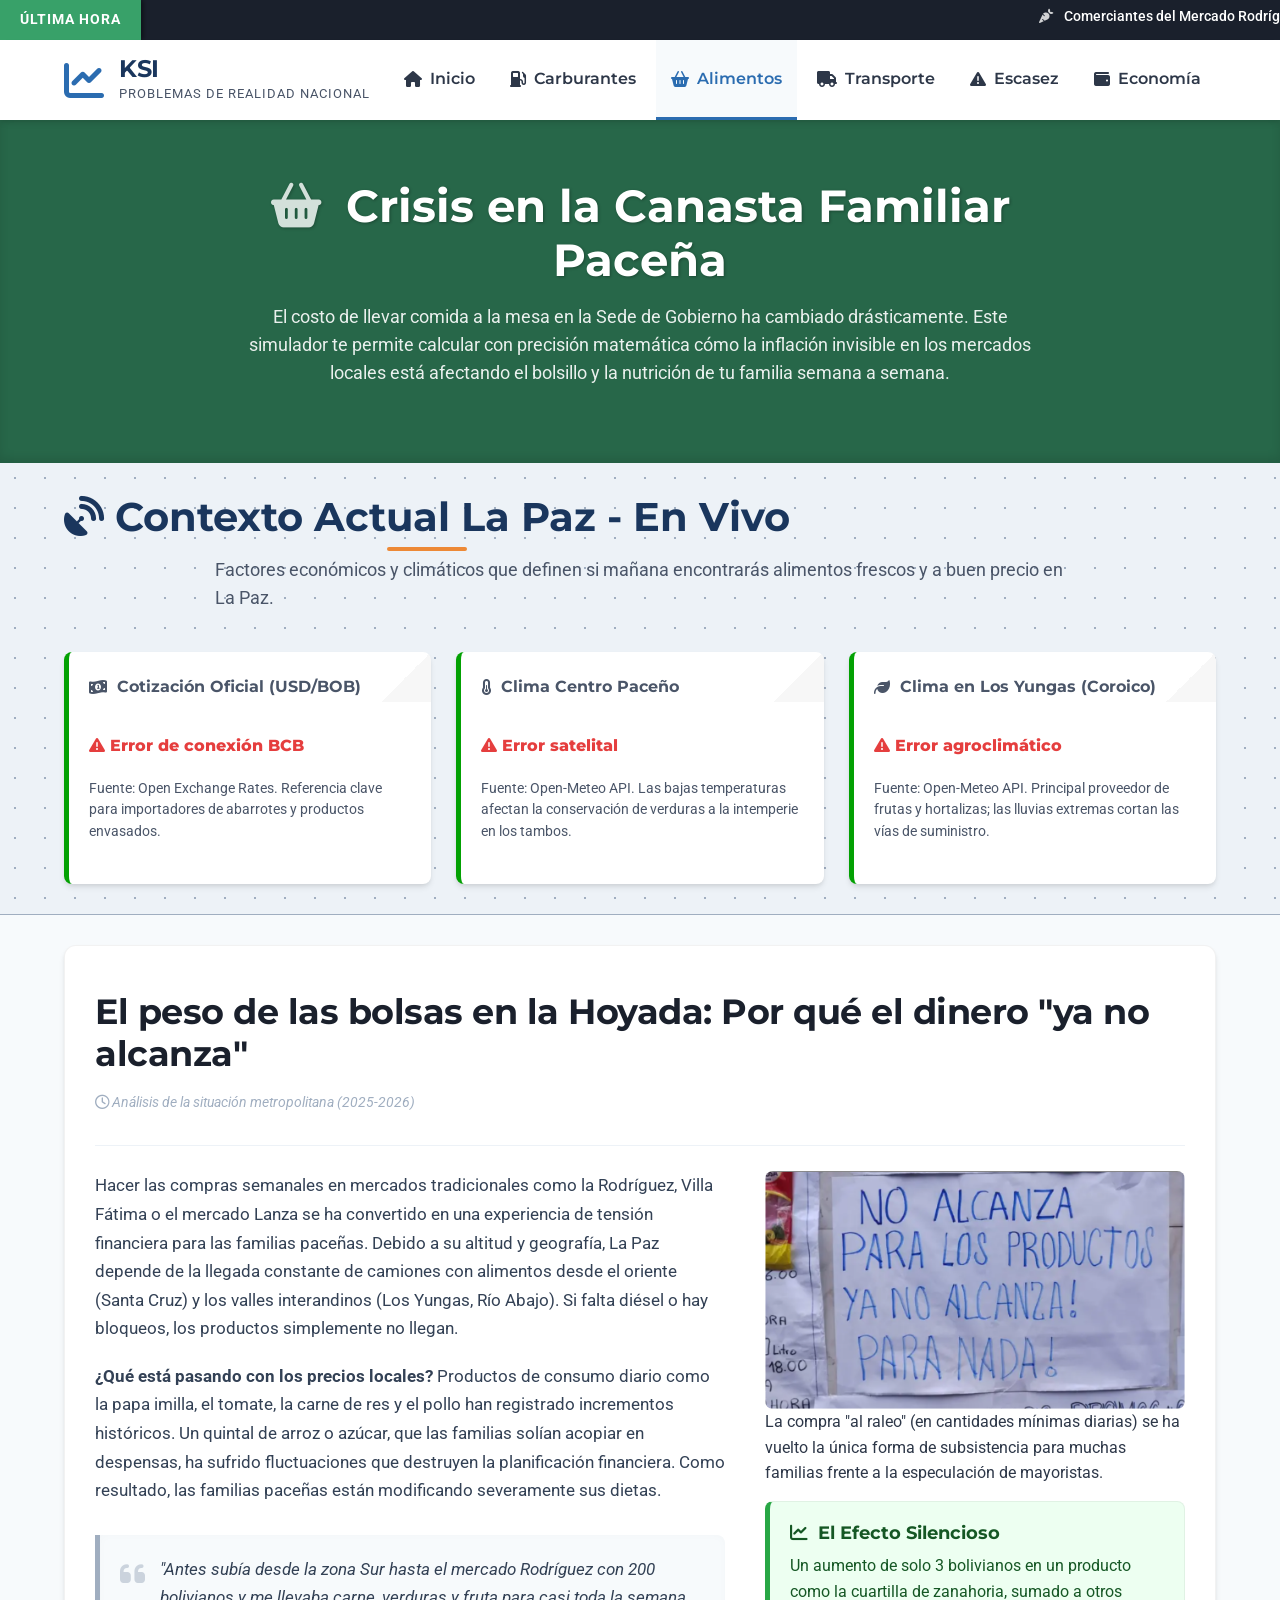
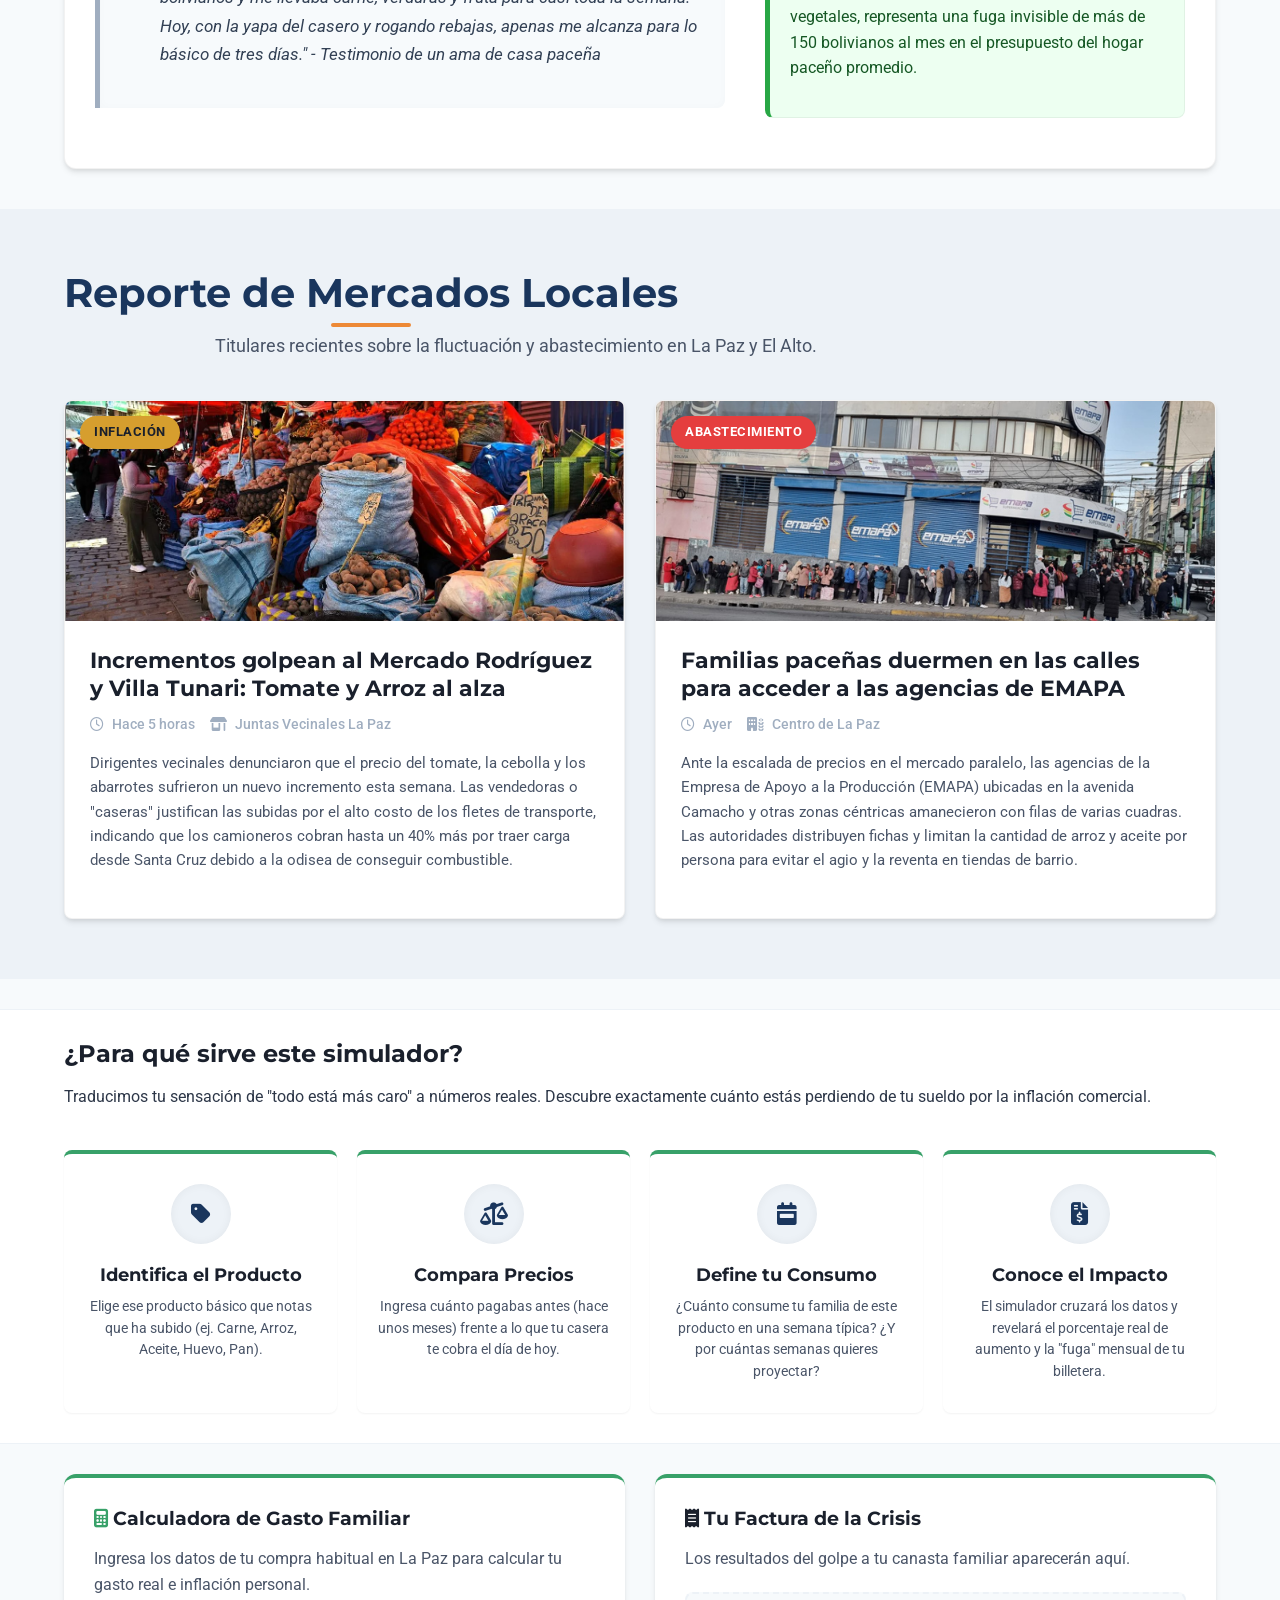
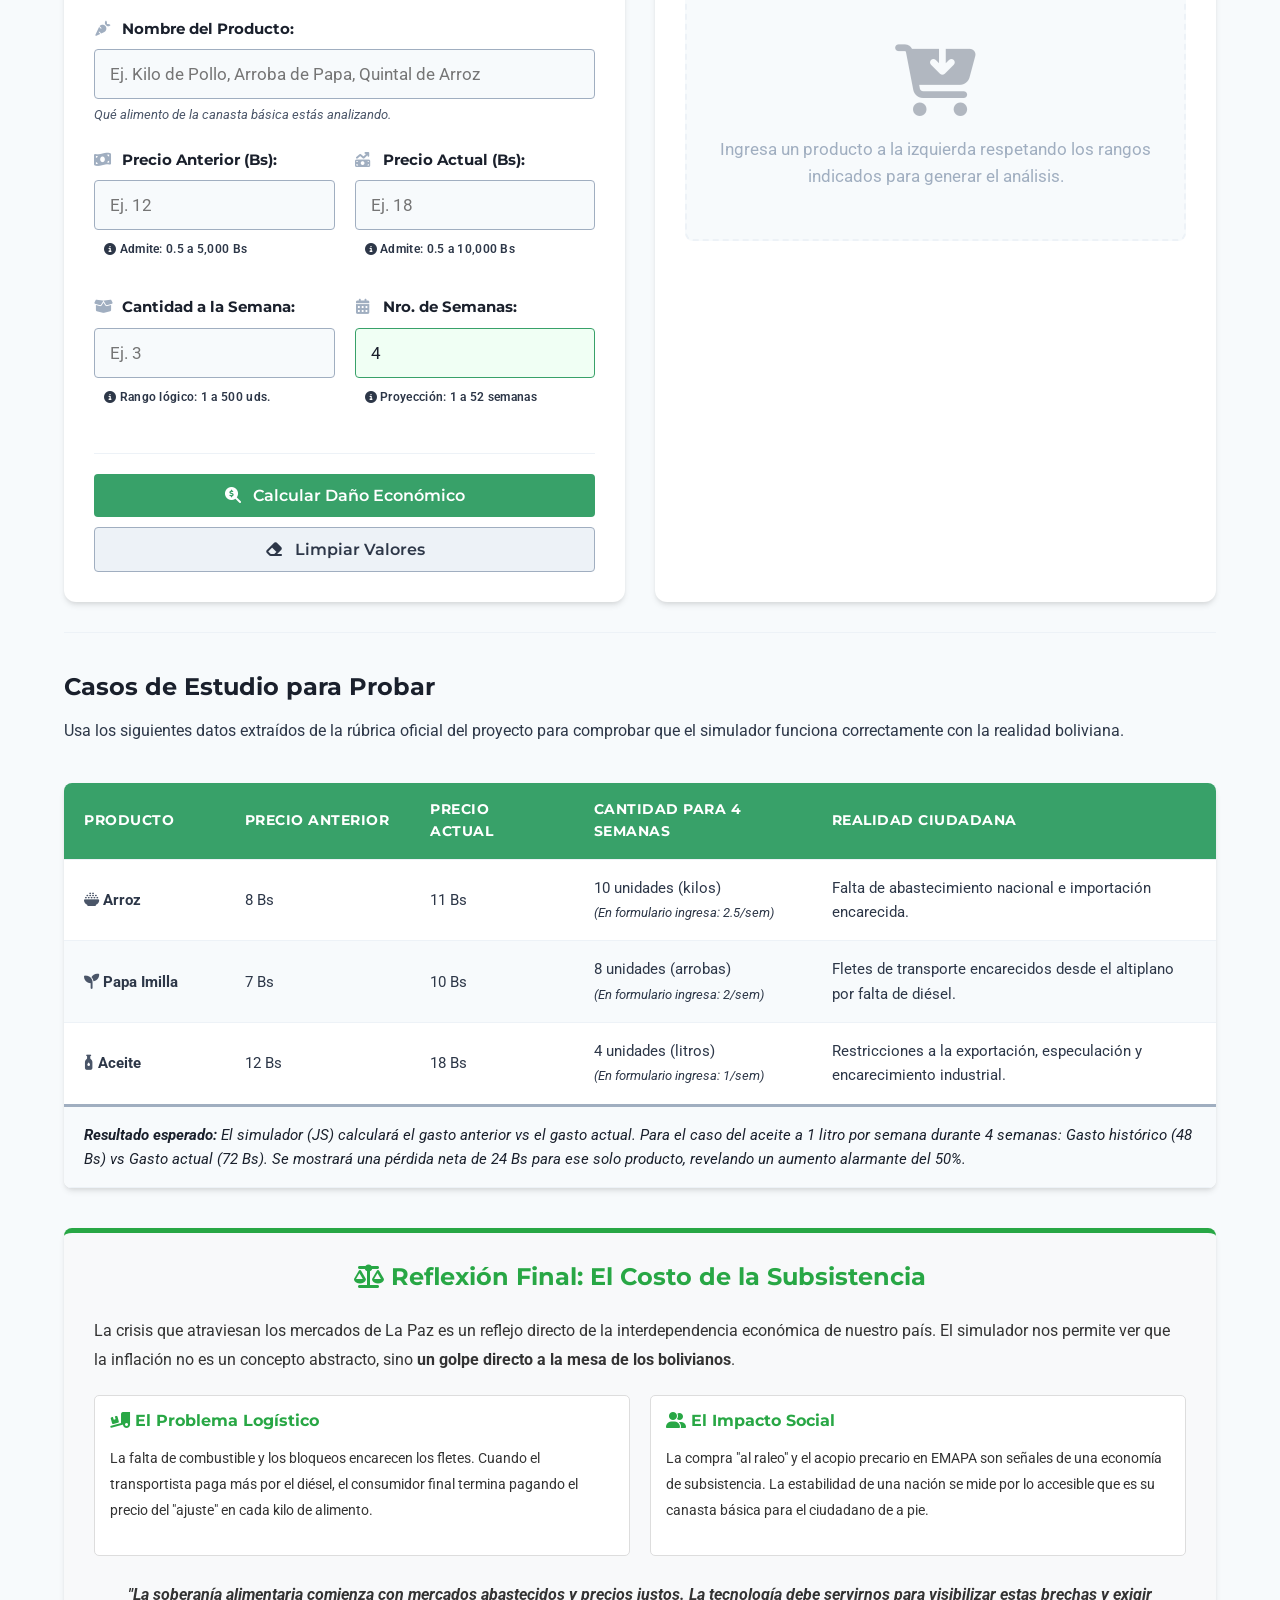
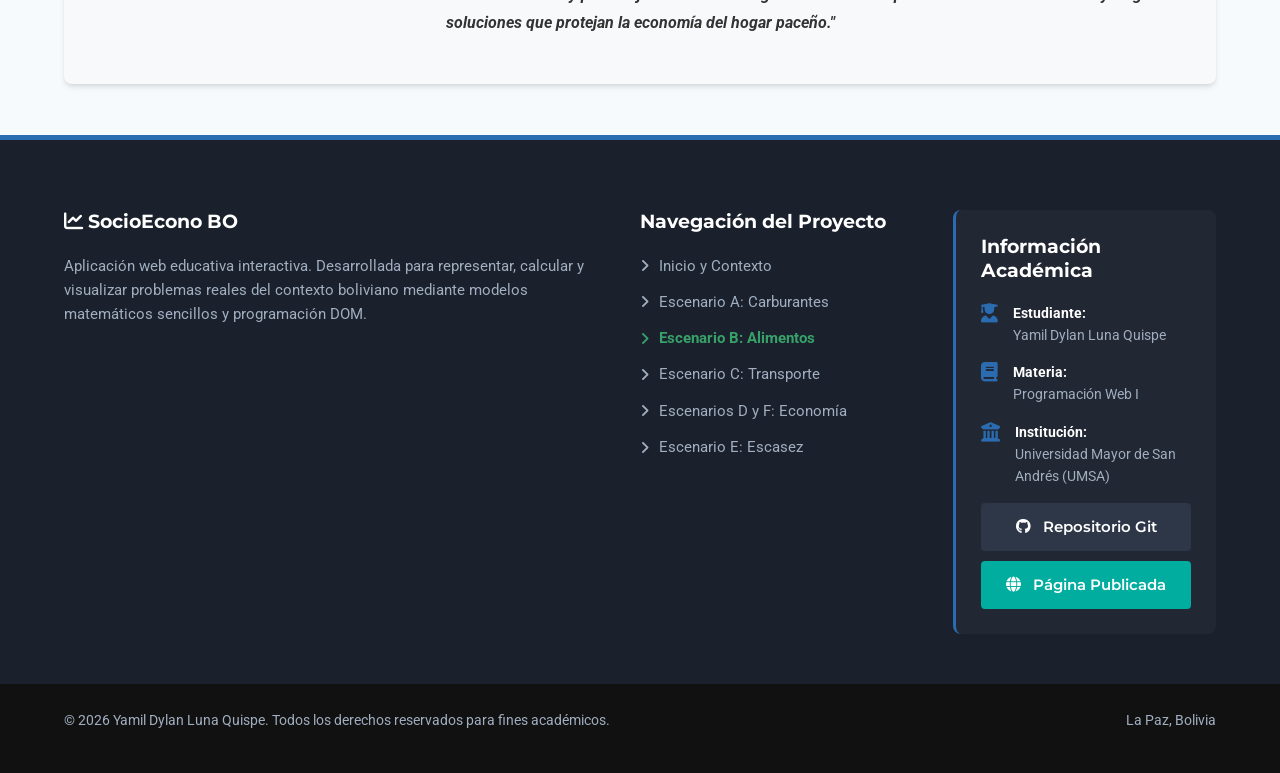
==== commit 25452de1: "Enlaces de direccion Actualizados" ====
--- a/alimentos.html
+++ b/alimentos.html
@@ -416,7 +416,7 @@
                 </div>
                 
                 <div class="botones-repo mt-15">
-                    <a href="https://github.com/tu-usuario/proyecto-web-crisis" target="_blank" class="btn btn-github"><i class="fa-brands fa-github"></i> Repositorio Git</a>
+                    <a href="https://github.com/lunayamildylanbs-cell/KSI---Monitor-y-Simulador-de-Crisis-Bolivia.git" target="_blank" class="btn btn-github"><i class="fa-brands fa-github"></i> Repositorio Git</a>
                     <a href="#" class="btn btn-netlify"><i class="fa-solid fa-globe"></i> Página Publicada</a>
                 </div>
             </div>
@@ -430,8 +430,6 @@
         </div>
     </footer>
 
-   
-    <!-- Enlace al JS Principal con la lógica matemática del formulario -->
     <script src="js/script.js"></script>
 </body>
 </html>
